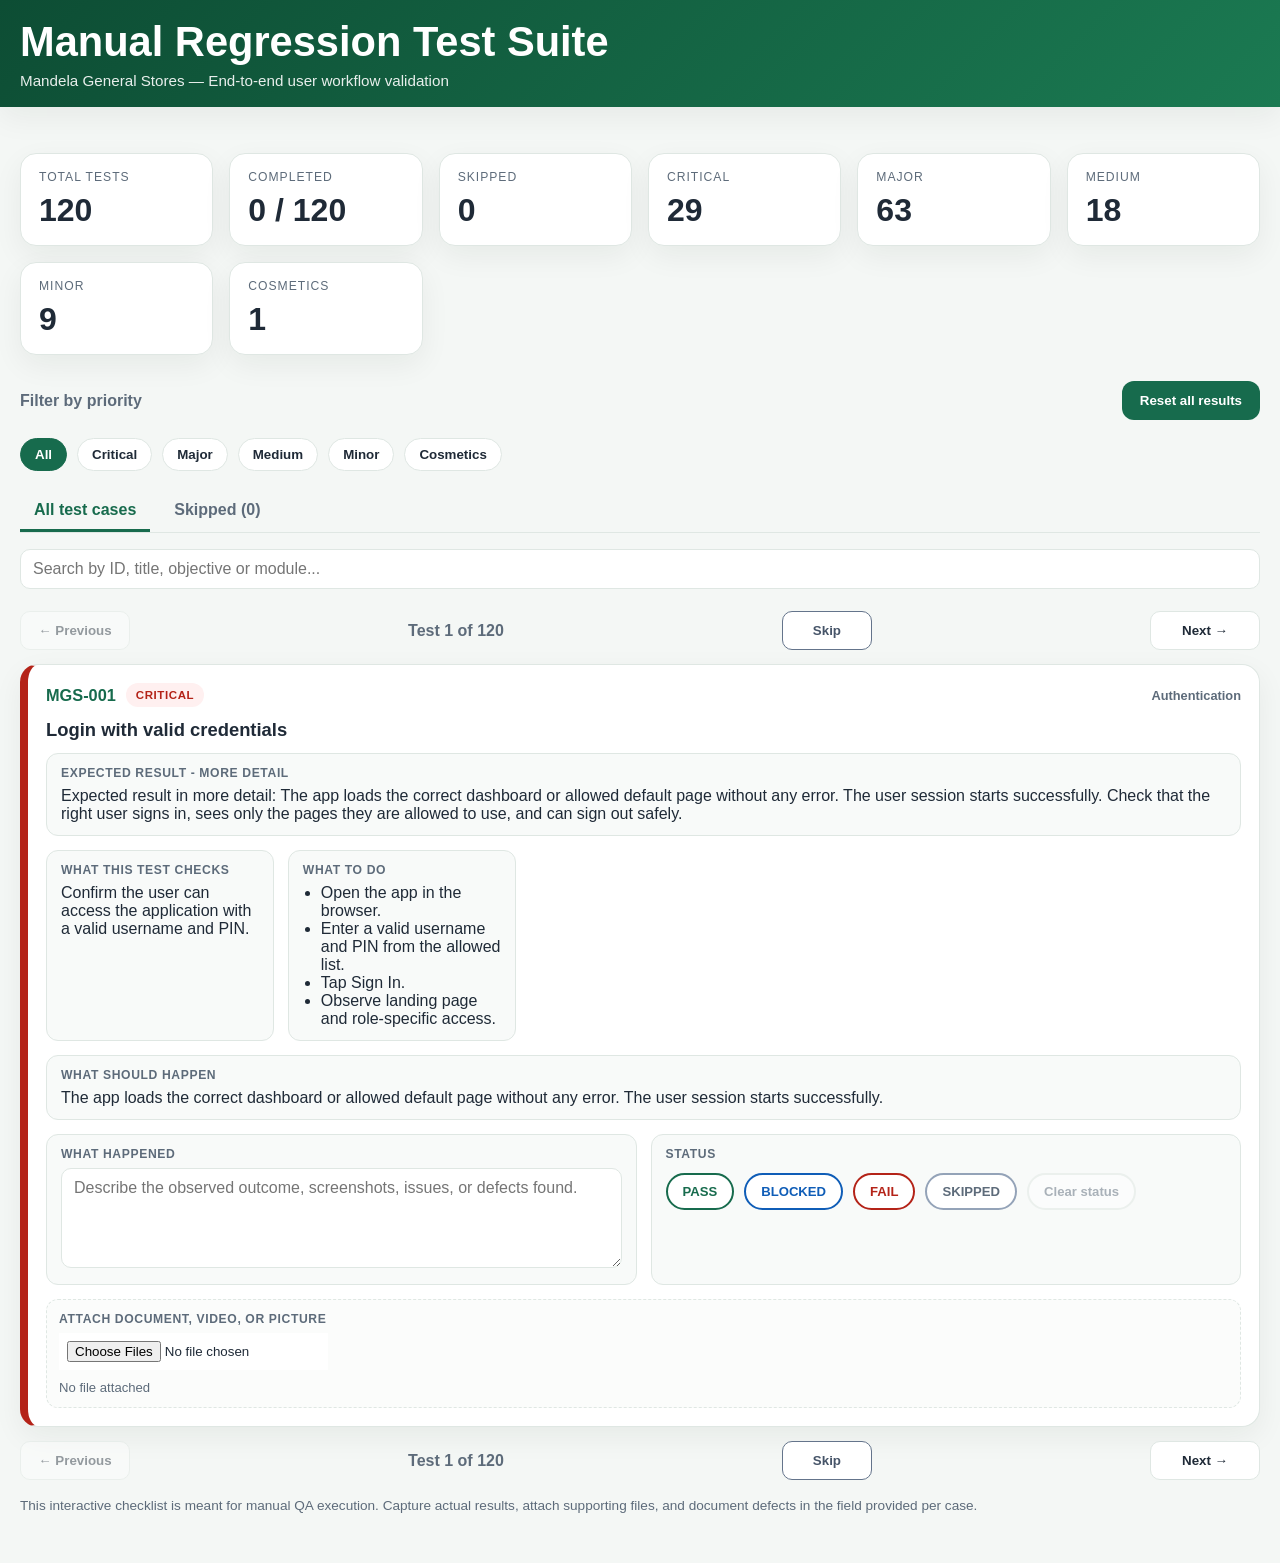
==== manual-regression-tests.html @ 4c1f0ed7 "Unify sales search and in-app item pages Co-authored-by: Copilot <223556219+Copilot@users.noreply.gi" ====
<!doctype html>
<html lang="en">
  <head>
    <meta charset="UTF-8" />
    <meta name="viewport" content="width=device-width, initial-scale=1.0" />
    <title>Manual Regression Test Suite - Mandela General Stores</title>
    <style>
      :root {
        --bg: #f4f7f5;
        --card: #ffffff;
        --text: #1f2a37;
        --muted: #5d6b7a;
        --line: #dfe7e3;
        --green: #176b4d;
        --green-soft: #eaf7f1;
        --amber: #d97706;
        --amber-soft: #fff4df;
        --red: #b42318;
        --red-soft: #fff0f0;
        --blue: #0f5db7;
        --blue-soft: #edf4ff;
        --purple: #6b4ec4;
        --purple-soft: #f3eeff;
        --shadow: 0 10px 30px rgba(20, 31, 22, 0.06);
      }

      * { box-sizing: border-box; }
      html { scroll-behavior: smooth; }
      body {
        margin: 0;
        font-family: Arial, Helvetica, sans-serif;
        background: var(--bg);
        color: var(--text);
      }

      .topbar {
        position: sticky;
        top: 0;
        z-index: 10;
        background: linear-gradient(135deg, #0d4d34, #1b7a52);
        color: #fff;
        box-shadow: var(--shadow);
      }

      .topbar-inner {
        max-width: 1500px;
        margin: 0 auto;
        padding: 18px 20px;
      }

      h1 {
        margin: 0 0 6px;
        font-size: clamp(1.8rem, 2vw + 1rem, 3rem);
      }
      .subhead {
        font-size: 0.95rem;
        opacity: 0.9;
      }

      .container {
        max-width: 1500px;
        margin: 0 auto;
        padding: 24px 20px 50px;
      }

      .summary-grid {
        display: grid;
        grid-template-columns: repeat(auto-fit, minmax(180px, 1fr));
        gap: 16px;
        margin: 22px 0 26px;
      }

      .metric {
        background: var(--card);
        border: 1px solid var(--line);
        border-radius: 16px;
        box-shadow: var(--shadow);
        padding: 16px 18px;
      }
      .metric-label {
        font-size: 0.76rem;
        text-transform: uppercase;
        letter-spacing: 0.08em;
        color: var(--muted);
        margin-bottom: 8px;
      }
      .metric-value {
        font-size: 2rem;
        font-weight: 800;
      }

      .filters {
        display: flex;
        flex-wrap: wrap;
        gap: 10px;
        margin: 18px 0 20px;
      }

      .filter-btn {
        background: #fff;
        color: var(--text);
        border: 1px solid var(--line);
        border-radius: 999px;
        padding: 8px 14px;
        cursor: pointer;
        font-weight: 700;
      }
      .filter-btn.active {
        background: var(--green);
        color: #fff;
        border-color: var(--green);
      }

      .search-wrap {
        margin: 10px 0 22px;
      }
      .search-wrap input {
        width: min(100%, 420px);
        padding: 12px 14px;
        border-radius: 12px;
        border: 1px solid var(--line);
        font-size: 1rem;
      }

      .tests {
        display: grid;
        gap: 18px;
      }

      .test-card {
        background: var(--card);
        border: 1px solid var(--line);
        border-left: 8px solid #9aa7a0;
        border-radius: 18px;
        box-shadow: var(--shadow);
        padding: 18px;
        transition: background-color 0.18s ease, border-color 0.18s ease;
      }
      .test-card.result-pass {
        background: #d9f5e5;
        border-color: #38a169;
      }
      .test-card.result-blocked {
        background: #dbeafe;
        border-color: #3b82f6;
      }
      .test-card.result-fail {
        background: #fee2e2;
        border-color: #ef4444;
      }
      .test-card.result-skipped {
        background: #f1f5f9;
        border-color: #94a3b8;
      }
      .test-card[data-priority="critical"] { border-left-color: var(--red); }
      .test-card[data-priority="major"] { border-left-color: var(--amber); }
      .test-card[data-priority="medium"] { border-left-color: var(--blue); }
      .test-card[data-priority="minor"] { border-left-color: var(--purple); }
      .test-card[data-priority="cosmetics"] { border-left-color: #7f8c8d; }

      .test-header {
        display: flex;
        justify-content: space-between;
        align-items: center;
        gap: 12px;
        flex-wrap: wrap;
        margin-bottom: 12px;
      }

      .id-row {
        display: flex;
        align-items: center;
        gap: 10px;
        flex-wrap: wrap;
      }

      .test-id {
        font-weight: 800;
        color: var(--green);
        font-size: 1.02rem;
      }

      .priority {
        display: inline-block;
        font-size: 0.72rem;
        font-weight: 800;
        letter-spacing: 0.05em;
        text-transform: uppercase;
        border-radius: 999px;
        padding: 6px 10px;
      }
      .priority.critical { background: var(--red-soft); color: var(--red); }
      .priority.major { background: var(--amber-soft); color: var(--amber); }
      .priority.medium { background: var(--blue-soft); color: var(--blue); }
      .priority.minor { background: var(--purple-soft); color: var(--purple); }
      .priority.cosmetics { background: #eef2f4; color: #4a5565; }

      .test-title {
        font-size: 1.15rem;
        font-weight: 800;
        margin: 8px 0 12px;
      }

      .info-grid {
        display: grid;
        grid-template-columns: repeat(auto-fit, minmax(220px, 1fr));
        gap: 14px;
        margin-bottom: 8px;
      }

      .field-box {
        background: #f8faf9;
        border: 1px solid var(--line);
        border-radius: 12px;
        padding: 12px 14px;
      }
      .field-label {
        display: block;
        font-weight: 800;
        font-size: 0.76rem;
        color: var(--muted);
        text-transform: uppercase;
        letter-spacing: 0.05em;
        margin-bottom: 7px;
      }
      .field-box p, .field-box ul {
        margin: 0;
        color: var(--text);
      }
      .field-box ul {
        padding-left: 18px;
      }

      textarea, input[type="text"], select {
        width: 100%;
        border: 1px solid var(--line);
        border-radius: 10px;
        padding: 10px 12px;
        font: inherit;
        background: #fff;
      }
      textarea {
        min-height: 100px;
        resize: vertical;
      }

      .result-row {
        margin-top: 14px;
        display: grid;
        grid-template-columns: repeat(auto-fit, minmax(240px, 1fr));
        gap: 14px;
      }

      .attachment-section {
        margin-top: 14px;
        background: #fbfcfb;
        border: 1px dashed var(--line);
        border-radius: 12px;
        padding: 12px;
      }

      .attachment-section input[type="file"] {
        padding: 8px;
        background: #fff;
      }

      .status-row {
        display: flex;
        gap: 10px;
        align-items: center;
        flex-wrap: wrap;
        margin-top: 12px;
      }

      .status-btn {
        font-size: 0.82rem;
        padding: 9px 15px;
        font-weight: 800;
        border-radius: 999px;
        border: 2px solid transparent;
        cursor: pointer;
        background: #fff;
      }
      .status-btn[data-status="pass"] { color: var(--green); border-color: var(--green); }
      .status-btn[data-status="blocked"] { color: var(--blue); border-color: var(--blue); }
      .status-btn[data-status="fail"] { color: var(--red); border-color: var(--red); }
      .status-btn[data-status="skipped"] { color: var(--muted); border-color: #94a3b8; }
      .status-btn.clear-status-btn { color: var(--muted); border-color: var(--line); }
      .status-btn.clear-status-btn:disabled {
        opacity: 0.5;
        cursor: not-allowed;
      }
      .status-btn.selected[data-status="pass"] { background: var(--green); color: #fff; }
      .status-btn.selected[data-status="blocked"] { background: var(--blue); color: #fff; }
      .status-btn.selected[data-status="fail"] { background: var(--red); color: #fff; }
      .status-btn.selected[data-status="skipped"] { background: #64748b; color: #fff; }
      .issue-draft-note {
        margin-top: 10px;
        font-size: 0.82rem;
        color: var(--muted);
      }
      .issue-draft-link {
        display: inline-block;
        margin-top: 5px;
        color: var(--blue);
        font-weight: 800;
      }

      .pagination {
        display: flex;
        justify-content: space-between;
        align-items: center;
        gap: 12px;
        margin: 14px 0;
      }
      .pagination button {
        min-width: 110px;
        padding: 11px 16px;
        border: 1px solid var(--line);
        border-radius: 10px;
        background: #fff;
        color: var(--text);
        font-weight: 800;
        cursor: pointer;
      }
      .pagination button:disabled {
        opacity: 0.45;
        cursor: not-allowed;
      }
      .pagination .skip-btn {
        min-width: 90px;
        border-color: #64748b;
        color: #475569;
      }
      .pagination .skip-btn:hover:not(:disabled) {
        background: #f1f5f9;
      }
      .page-indicator {
        color: var(--muted);
        font-weight: 800;
        text-align: center;
      }

      .toolbar {
        display: flex;
        justify-content: space-between;
        align-items: center;
        gap: 14px;
        flex-wrap: wrap;
        margin: 20px 0 12px;
      }

      .toolbar button {
        background: var(--green);
        color: #fff;
        border: none;
        border-radius: 12px;
        padding: 12px 18px;
        font-weight: 800;
        cursor: pointer;
      }

      .status-tabs {
        display: flex;
        gap: 10px;
        margin: 0 0 16px;
        border-bottom: 1px solid var(--line);
      }
      .status-tab {
        padding: 10px 14px;
        border: 0;
        border-bottom: 3px solid transparent;
        background: transparent;
        color: var(--muted);
        font: inherit;
        font-weight: 800;
        cursor: pointer;
      }
      .status-tab.active {
        color: var(--green);
        border-bottom-color: var(--green);
      }

      .footer-note {
        font-size: 0.85rem;
        color: var(--muted);
        margin-top: 18px;
      }

      @media (max-width: 700px) {
        .container { padding: 18px 14px 42px; }
        .test-card { padding: 14px; }
        .toolbar { align-items: stretch; }
        .toolbar button { width: 100%; }
      }
    </style>
  </head>
  <body>
    <header class="topbar">
      <div class="topbar-inner">
        <h1>Manual Regression Test Suite</h1>
        <div class="subhead">Mandela General Stores — End-to-end user workflow validation</div>
      </div>
    </header>

    <main class="container">
      <div class="summary-grid" id="summary"></div>

      <div class="toolbar">
        <div style="font-weight:700; color: var(--muted);">Filter by priority</div>
        <button type="button" id="resetAll">Reset all results</button>
      </div>

      <div class="filters" id="filters"></div>
      <div class="status-tabs" role="tablist" aria-label="Test case status">
        <button type="button" class="status-tab active" id="allTestsTab" role="tab" aria-selected="true">All test cases</button>
        <button type="button" class="status-tab" id="skippedTestsTab" role="tab" aria-selected="false">Skipped (0)</button>
      </div>
      <div class="search-wrap">
        <input id="searchInput" type="text" placeholder="Search by ID, title, objective or module..." />
      </div>

      <nav class="pagination" aria-label="Test case pages">
        <button type="button" id="previousTest">← Previous</button>
        <span class="page-indicator" id="pageIndicator" aria-live="polite"></span>
        <button type="button" class="skip-btn" id="skipTest">Skip</button>
        <button type="button" id="nextTest">Next →</button>
      </nav>
      <section id="testList" class="tests"></section>
      <nav class="pagination" aria-label="Test case pages">
        <button type="button" id="previousTestBottom">← Previous</button>
        <span class="page-indicator" id="pageIndicatorBottom" aria-live="polite"></span>
        <button type="button" class="skip-btn" id="skipTestBottom">Skip</button>
        <button type="button" id="nextTestBottom">Next →</button>
      </nav>
      <div class="footer-note">
        This interactive checklist is meant for manual QA execution. Capture actual results, attach supporting files, and document defects in the field provided per case.
      </div>
    </main>

    <script>
      const priorities = ["critical", "major", "medium", "minor", "cosmetics"];
      const tests = [
        {
          id: "MGS-001",
          title: "Login with valid credentials",
          module: "Authentication",
          priority: "critical",
          objective: "Confirm the user can access the application with a valid username and PIN.",
          steps: [
            "Open the app in the browser.",
            "Enter a valid username and PIN from the allowed list.",
            "Tap Sign In.",
            "Observe landing page and role-specific access."
          ],
          expected: "The app loads the correct dashboard or allowed default page without any error. The user session starts successfully."
        },
        {
          id: "MGS-002",
          title: "Login with invalid credentials",
          module: "Authentication",
          priority: "critical",
          objective: "Verify failed login attempts are rejected securely and do not grant access.",
          steps: [
            "Try a wrong username and correct PIN.",
            "Try a valid username and wrong PIN.",
            "Try both incorrect."
          ],
          expected: "The system shows an error message, keeps the user on the login screen, and does not open any protected page."
        },
        {
          id: "MGS-003",
          title: "Session restore after browser refresh",
          module: "Authentication",
          priority: "major",
          objective: "Check that an authenticated session is restored correctly when the page reloads.",
          steps: [
            "Log in successfully.",
            "Refresh the page.",
            "Observe the app state and session expiry behavior."
          ],
          expected: "The user remains signed in within the configured session window. The app restores the user context and last page if valid."
        },
        {
          id: "MGS-004",
          title: "Session expiry and logout flow",
          module: "Authentication",
          priority: "major",
          objective: "Ensure the session expires or logs out safely when it should.",
          steps: [
            "Sign in and leave the app idle for longer than the session timeout window.",
            "Refresh or return to the app.",
            "Attempt to access protected functionality."
          ],
          expected: "The system logs out cleanly, removes session state, and redirects to login without leaving protected data accessible."
        },
        {
          id: "MGS-005",
          title: "Role-based tab restriction",
          module: "Access Control",
          priority: "critical",
          objective: "Validate that users only see allowed tabs and screens based on their role.",
          steps: [
            "Sign in as super user.",
            "Sign in as regular user.",
            "Sign in as clerk."
          ],
          expected: "Each user only sees permitted tabs and actions. Hidden functions remain inaccessible."
        },
        {
          id: "MGS-006",
          title: "Logout from the user menu",
          module: "Authentication",
          priority: "major",
          objective: "Ensure the user can sign out cleanly from the UI.",
          steps: [
            "Log in successfully.",
            "Open the user menu.",
            "Choose Sign Out."
          ],
          expected: "The app clears the session and returns to the login screen or secure startup state."
        },
        {
          id: "MGS-007",
          title: "Dashboard loads key KPIs",
          module: "Dashboard",
          priority: "major",
          objective: "Verify the dashboard calculates and displays summary KPIs accurately.",
          steps: [
            "Sign in and open the dashboard.",
            "Review sales, profit, stock, and summary cards."
          ],
          expected: "The dashboard shows current totals and correct business metrics for available records."
        },
        {
          id: "MGS-008",
          title: "Global search finds item by name, code, or type",
          module: "Dashboard",
          priority: "major",
          objective: "Confirm search is functional and returns relevant results.",
          steps: [
            "Open the dashboard search field.",
            "Search by item name.",
            "Search by code.",
            "Search by item type or category."
          ],
          expected: "Relevant records are returned with matching attributes. Empty results are handled gracefully."
        },
        {
          id: "MGS-009",
          title: "No results search handling",
          module: "Dashboard",
          priority: "minor",
          objective: "Check search UX when nothing matches.",
          steps: [
            "Search for a value that does not exist."
          ],
          expected: "The app clearly indicates no results and does not break or show stale data."
        },
        {
          id: "MGS-010",
          title: "Add new standard item",
          module: "Inventory",
          priority: "critical",
          objective: "Validate creation of a basic stock item.",
          steps: [
            "Open Inventory > Add.",
            "Enter a unique code and valid item details.",
            "Save the item."
          ],
          expected: "The item is saved successfully, displayed in stock, and visible in the inventory list."
        },
        {
          id: "MGS-011",
          title: "Add duplicate item code",
          module: "Inventory",
          priority: "critical",
          objective: "Ensure duplicate product codes are rejected or handled safely.",
          steps: [
            "Attempt to save an item with an already-used code."
          ],
          expected: "The app blocks duplicate creation and shows a clear validation message."
        },
        {
          id: "MGS-012",
          title: "Add item with missing required fields",
          module: "Inventory",
          priority: "critical",
          objective: "Confirm required field validation works.",
          steps: [
            "Leave a mandatory field blank.",
            "Try to save the item."
          ],
          expected: "Input validation blocks save and tells the user which fields are required."
        },
        {
          id: "MGS-013",
          title: "Add item with zero or negative stock values",
          module: "Inventory",
          priority: "major",
          objective: "Verify the app rejects invalid stock values for standard items.",
          steps: [
            "Attempt to create an item with quantity 0, negative number, or invalid formatting."
          ],
          expected: "The system rejects invalid values or applies the defined policy consistently and prompts the user."
        },
        {
          id: "MGS-014",
          title: "Add footwear item with sizes",
          module: "Inventory",
          priority: "critical",
          objective: "Test shoe inventory flows with multiple size rows.",
          steps: [
            "Open the footwear form.",
            "Add a shoe SKU with several sizes.",
            "Save the record."
          ],
          expected: "Each shoe size is persisted correctly and totals reflect the combined stock accurately."
        },
        {
          id: "MGS-015",
          title: "Add item with photo attachment",
          module: "Inventory",
          priority: "major",
          objective: "Validate photo upload during item creation.",
          steps: [
            "Add a new item.",
            "Attach an image.",
            "Save the item."
          ],
          expected: "The image is stored and displays in the item details or stock list without breaking the form."
        },
        {
          id: "MGS-016",
          title: "Edit existing item details",
          module: "Inventory",
          priority: "major",
          objective: "Ensure existing inventory records can be updated without data loss.",
          steps: [
            "Open an existing product record.",
            "Change its category to a different active non-footwear category and edit another field.",
            "Save the change."
          ],
          expected: "The selected category and other edits are saved and reflected in the stock list and category filters; the item code remains unchanged."
        },
        {
          id: "MGS-017",
          title: "Delete item from inventory",
          module: "Inventory",
          priority: "major",
          objective: "Confirm item deletion is intentional and safe.",
          steps: [
            "Open an item detail sheet.",
            "Choose delete/remove.",
            "Confirm the action."
          ],
          expected: "The item is removed from stock and no orphaned references remain in the inventory list or sales history."
        },
        {
          id: "MGS-018",
          title: "View item stock details and quantity",
          module: "Inventory",
          priority: "major",
          objective: "Check product details show accurate stock count.",
          steps: [
            "Open the stock list.",
            "Select an item to view detail."
          ],
          expected: "The UI displays the correct available stock and relevant metadata."
        },
        {
          id: "MGS-019",
          title: "Sell a standard item",
          module: "Sales",
          priority: "critical",
          objective: "Confirm the sale flow updates stock and records revenue.",
          steps: [
            "Open an item with stock.",
            "Select Sell.",
            "Enter a valid quantity and confirm sale."
          ],
          expected: "Stock decreases by the sold quantity. The sale is recorded and appears in sales history."
        },
        {
          id: "MGS-020",
          title: "Sell qty greater than available stock",
          module: "Sales",
          priority: "critical",
          objective: "Ensure the app prevents overselling.",
          steps: [
            "Try to sell more units than are in stock."
          ],
          expected: "Validation blocks the transaction and shows a clear error without deducting any stock."
        },
        {
          id: "MGS-021",
          title: "Sell record-only item",
          module: "Sales",
          priority: "major",
          objective: "Verify record-only items are sold without reducing stock quantities.",
          steps: [
            "Choose an item flagged as record-only.",
            "Complete a sale."
          ],
          expected: "The sale is logged, while stock is not deducted."
        },
        {
          id: "MGS-022",
          title: "Sell a footwear item by size",
          module: "Sales",
          priority: "critical",
          objective: "Validate shoe sales reduce only the selected size quantity.",
          steps: [
            "Open a shoe product.",
            "Sell one size row.",
            "Confirm."
          ],
          expected: "Only the selected size stock count decreases and the total reflects the correct remaining stock."
        },
        {
          id: "MGS-023",
          title: "Edit a sale after it is recorded",
          module: "Sales",
          priority: "major",
          objective: "Check that sale editing is consistent and does not corrupt totals.",
          steps: [
            "Capture a sale.",
            "Open the sales history.",
            "Edit the sale quantity or price."
          ],
          expected: "The updated sale reflects new values, and totals reconcile correctly."
        },
        {
          id: "MGS-024",
          title: "Void a sale",
          module: "Sales",
          priority: "critical",
          objective: "Confirm deletion/voiding a sale resets the affected stock and history accurately.",
          steps: [
            "Complete a sale.",
            "Void the sale.",
            "Check stock and dashboard totals."
          ],
          expected: "The sale is removed from history and related stock is restored without side effects."
        },
        {
          id: "MGS-025",
          title: "Sales history filters and date range",
          module: "Sales",
          priority: "major",
          objective: "Verify correct filtering and display of sales records across time periods.",
          steps: [
            "Open sales history.",
            "Use custom date filters and other selectors.",
            "Review the list and totals.",
            "Verify Today displays its transactions and summary by default.",
            "Select Last Month and verify it uses the previous calendar month.",
            "Open a date in a multi-day range, then use Back and Home."
          ],
          expected: "Sales History defaults to today's transactions with no Back button. This Week includes Sunday through today; Last Week includes the previous Sunday through Saturday; Last Month is the previous calendar month. Multi-day overviews show collapsed daily rows and a period total row with transactions, items, buy cost, sale amount, and profit. Opening a date shows only its transactions and totals. Back restores the previous filter/view; Home resets to Today and clears custom dates. Empty periods show a zero summary and a clear message; load failures offer Retry."
        },
        {
          id: "MGS-026",
          title: "Open business day",
          module: "Operations",
          priority: "critical",
          objective: "Validate day management for daily operations.",
          steps: [
            "Open the Operations section.",
            "Create or open a business day."
          ],
          expected: "The business day opens cleanly and displays active state."
        },
        {
          id: "MGS-027",
          title: "Close business day with reconciliation",
          module: "Operations",
          priority: "critical",
          objective: "Ensure closing a day records the reconciliation flow correctly.",
          steps: [
            "Open a day.",
            "Enter closing values and reconcile.",
            "Close the day."
          ],
          expected: "The day transitions to CLOSED/LOCKED as per system rules without losing recorded values."
        },
        {
          id: "MGS-028",
          title: "Lock day after historical close",
          module: "Operations",
          priority: "major",
          objective: "Confirm locked days cannot be edited.",
          steps: [
            "Lock a business day.",
            "Attempt edits or new transactions against it."
          ],
          expected: "The app blocks modification and shows the appropriate message or disabled state."
        },
        {
          id: "MGS-029",
          title: "Finance investment entry",
          module: "Finance",
          priority: "major",
          objective: "Verify investment recording is saved and totals update.",
          steps: [
            "Open Finance.",
            "Add an investment with amount and description.",
            "Save it."
          ],
          expected: "The investment appears in finance history and contributes correctly to totals."
        },
        {
          id: "MGS-030",
          title: "Finance expense entry and totals",
          module: "Finance",
          priority: "major",
          objective: "Validate business expenditure is tracked correctly.",
          steps: [
            "Add an expense entry.",
            "Review the summary and totals."
          ],
          expected: "The expense is stored and net totals reflect the increase in business spend."
        },
        {
          id: "MGS-031",
          title: "Finance withdrawal entry",
          module: "Finance",
          priority: "major",
          objective: "Check that withdrawals are captured without errors.",
          steps: [
            "Create a withdrawal transaction.",
            "Confirm it appears in the finance list."
          ],
          expected: "The withdrawal record is visible and totals are consistent with the accounting model."
        },
        {
          id: "MGS-032",
          title: "Negative or invalid finance values",
          module: "Finance",
          priority: "major",
          objective: "Ensure invalid financial input is rejected.",
          steps: [
            "Try to save a negative amount or malformed finance entry."
          ],
          expected: "The system blocks invalid values and shows clear validation guidance."
        },
        {
          id: "MGS-033",
          title: "Wishlist item creation",
          module: "Wishlist",
          priority: "major",
          objective: "Confirm wishlist entries can be added and managed.",
          steps: [
            "Open the wishlist section.",
            "Add a wanted item, supplier, and status."
          ],
          expected: "The wishlist item is saved and visible in the list with the expected metadata."
        },
        {
          id: "MGS-034",
          title: "Supplier list management",
          module: "Wishlist",
          priority: "medium",
          objective: "Validate supplier creation, editing, and deletion flow.",
          steps: [
            "Add a supplier.",
            "Refresh or inspect the list.",
            "Attempt to remove or duplicate a supplier."
          ],
          expected: "Suppliers display correctly, and duplicates or invalid input are prevented or handled."
        },
        {
          id: "MGS-035",
          title: "Add photo to wishlist item",
          module: "Wishlist",
          priority: "minor",
          objective: "Verify wishlist photos are accepted and displayed.",
          steps: [
            "Add a wishlist item.",
            "Attach an image file."
          ],
          expected: "The photo is saved and displayed without corrupting the form or record."
        },
        {
          id: "MGS-036",
          title: "Offline behavior and queueing",
          module: "Sync",
          priority: "critical",
          objective: "Check that user actions still work while offline and are queued for later sync.",
          steps: [
            "Disconnect internet or use offline mode.",
            "Create or update an item or sale.",
            "Refresh the page."
          ],
          expected: "The app remains usable and queued changes retry once internet is restored."
        },
        {
          id: "MGS-037",
          title: "Restore local data from cloud",
          module: "Sync",
          priority: "major",
          objective: "Verify the destructive restore process behaves as expected.",
          steps: [
            "Switch to a state with cloud data available.",
            "Trigger Restore Local from Cloud."
          ],
          expected: "User is warned clearly, and local data is replaced only after confirmation."
        },
        {
          id: "MGS-038",
          title: "Push and pull sync with local changes",
          module: "Sync",
          priority: "critical",
          objective: "Check cloud synchronization after local changes are made.",
          steps: [
            "Create a local change while online.",
            "Run sync push/pull actions.",
            "Confirm records propagate to the cloud and back."
          ],
          expected: "Local changes synchronize to the correct environment without data loss, duplication, or conflicts."
        },
        {
          id: "MGS-039",
          title: "Development vs production environment switch",
          module: "Settings",
          priority: "major",
          objective: "Ensure environment detection and switching are correct.",
          steps: [
            "Open Settings.",
            "Switch between Development and Production.",
            "Observe the database and collection behavior."
          ],
          expected: "The app clearly reflects the active environment and does not mix production and dev data."
        },
        {
          id: "MGS-040",
          title: "Install PWA banner and install flow",
          module: "PWA",
          priority: "medium",
          objective: "Validate the install prompt behavior for supported browsers.",
          steps: [
            "Open the site in a browser that supports PWA install.",
            "Observe the install banner or install flow."
          ],
          expected: "The install prompt appears when appropriate and opens the install flow without blocking core app usage."
        },
        {
          id: "MGS-041",
          title: "Service worker and offline cache startup",
          module: "PWA",
          priority: "major",
          objective: "Confirm the app remains available offline after cached startup.",
          steps: [
            "Load the app once while online.",
            "Disable or disconnect network.",
            "Reload the app."
          ],
          expected: "The app loads offline or falls back gracefully without crashing or showing a blank screen."
        },
        {
          id: "MGS-042",
          title: "Settings save and apply changes",
          module: "Settings",
          priority: "major",
          objective: "Ensure settings persist and take effect immediately.",
          steps: [
            "Open Settings.",
            "Modify a value such as currency, environment, or AI config.",
            "Save and reload the page."
          ],
          expected: "The setting persists and is used correctly after reload without errors."
        },
        {
          id: "MGS-043",
          title: "AI key validation and configuration",
          module: "Settings",
          priority: "medium",
          objective: "Check that the AI key feature handles valid and invalid input correctly.",
          steps: [
            "Open the AI settings card.",
            "Attempt to save a blank key, invalid key, and valid key."
          ],
          expected: "Validation catches invalid values and valid keys enable the AI feature as expected."
        },
        {
          id: "MGS-044",
          title: "Long text and special characters input",
          module: "General UX",
          priority: "minor",
          objective: "Check resilience when users type long values or characters such as apostrophes, commas, or symbols.",
          steps: [
            "Add inventory data with long names, special symbols, and punctuation.",
            "Save and reload."
          ],
          expected: "Text is displayed correctly without truncation, breaking, or corruption."
        },
        {
          id: "MGS-045",
          title: "Empty inventory state",
          module: "Inventory",
          priority: "minor",
          objective: "Verify the app behaves correctly when no inventory exists.",
          steps: [
            "Clear all inventory records or use an empty database state.",
            "Open the stock list and add page."
          ],
          expected: "The app displays a clear empty state rather than a broken or blank screen."
        },
        {
          id: "MGS-046",
          title: "Browser refresh during active transaction",
          module: "General UX",
          priority: "major",
          objective: "Check responsiveness and recovery after a refresh during save or sale operations.",
          steps: [
            "Start an item save or sale.",
            "Refresh the page mid-process if possible."
          ],
          expected: "The app recovers cleanly, does not corrupt data, and does not leave duplication or inconsistent states."
        },
        {
          id: "MGS-047",
          title: "Cross-tab conflict handling",
          module: "General UX",
          priority: "major",
          objective: "Verify that multiple tabs do not corrupt data or create inconsistent sync states.",
          steps: [
            "Open the app in two tabs.",
            "Edit or create records in both tabs."
          ],
          expected: "Conflict handling is stable, no data loss occurs, and sync updates remain consistent."
        },
        {
          id: "MGS-048",
          title: "Cosmetic validation across navigation and spacing",
          module: "UI Polish",
          priority: "cosmetics",
          objective: "Review UI clarity, spacing, alignment, and readability across main screens.",
          steps: [
            "Review the login, dashboard, inventory, sales, and settings screens on desktop and mobile sizes."
          ],
          expected: "Buttons, text, spacing, and layout remain aligned, legible, and visually consistent."
        },
        {
          id: "MGS-049",
          title: "Add and select product categories",
          module: "Inventory",
          priority: "major",
          objective: "Verify category setup and selection stay consistent across item forms and filters.",
          steps: ["Create a category and, if supported, a child category.", "Open Add Item and select each category.", "Save an item and filter the stock list by the category."],
          expected: "The saved item is associated with the selected category and appears under the correct category filter."
        },
        {
          id: "MGS-050",
          title: "Edit item while preserving its unique code",
          module: "Inventory",
          priority: "major",
          objective: "Check editing a product does not accidentally duplicate or change its SKU.",
          steps: ["Open an existing item.", "Change its name or type but leave its code unchanged.", "Save and search by the original code."],
          expected: "The existing record is updated once and remains searchable by its original unique code."
        },
        {
          id: "MGS-051",
          title: "Reject invalid item prices and quantities",
          module: "Inventory",
          priority: "critical",
          objective: "Prevent malformed, negative, or out-of-range numeric values from corrupting stock or pricing.",
          steps: ["Try blank, negative, alphabetic, decimal, and maximum-boundary values in price and quantity fields.", "Attempt to save each invalid combination."],
          expected: "Invalid values are rejected or normalized according to the field rules; no bad item is saved and no existing item is changed."
        },
        {
          id: "MGS-052",
          title: "Calculate profit preview from buy and sell prices",
          module: "Inventory",
          priority: "major",
          objective: "Validate the displayed profit preview follows the entered item prices.",
          steps: ["Enter a buy price and a higher sell price.", "Change the sell price.", "Set the sell price below the buy price."],
          expected: "The preview updates immediately and accurately, including the below-cost case, without saving unintended values."
        },
        {
          id: "MGS-053",
          title: "Create an item with variants",
          module: "Inventory",
          priority: "major",
          objective: "Check that variant items are grouped and searched correctly.",
          steps: ["Create multiple records sharing the intended item code/group with different variants.", "Save them and view the stock list.", "Search for the group code and a specific variant."],
          expected: "Variants are grouped as designed, each variant retains its own correct stock and details, and search finds the expected records."
        },
        {
          id: "MGS-054",
          title: "Change stock measurement units",
          module: "Settings / Inventory",
          priority: "medium",
          objective: "Verify an item's selected stock unit displays consistently in forms and details.",
          steps: ["Choose a non-default unit when adding or editing an item.", "Save it and inspect its list and detail views.", "Reload the app and inspect again."],
          expected: "The chosen unit persists and is displayed consistently without changing the numeric quantity."
        },
        {
          id: "MGS-055",
          title: "Restock a standard item",
          module: "Inventory",
          priority: "critical",
          objective: "Confirm restocking increases quantity exactly once.",
          steps: ["Open a stocked item and record its current quantity.", "Use the restock action and enter a valid quantity.", "Confirm and reopen the item."],
          expected: "Stock increases by exactly the entered quantity and remains correct after navigation or reload."
        },
        {
          id: "MGS-056",
          title: "Cancel restock without changing stock",
          module: "Inventory",
          priority: "major",
          objective: "Ensure dismissing a restock sheet does not apply a partial stock change.",
          steps: ["Open the restock action.", "Enter a quantity, then cancel or close the sheet.", "Reopen the item details."],
          expected: "The original quantity remains unchanged and no stock movement is recorded."
        },
        {
          id: "MGS-057",
          title: "Delete item and cancel confirmation",
          module: "Inventory",
          priority: "major",
          objective: "Ensure cancelling item deletion preserves the item and its stock.",
          steps: ["Open an item and start the delete action.", "Cancel the confirmation.", "Search for and reopen the item."],
          expected: "The item, its variants or sizes, and its stock remain unchanged."
        },
        {
          id: "MGS-058",
          title: "Search stock and clear all filters",
          module: "Inventory",
          priority: "medium",
          objective: "Check combined text search, category and shoe-size filters, and clear behavior.",
          steps: ["Search by partial name and code.", "Apply a category and, for footwear, a size-group filter.", "Clear the search and filters."],
          expected: "Results match all active filters; clearing them restores the full list without stale chips or hidden items."
        },
        {
          id: "MGS-059",
          title: "Out-of-stock monitor classification",
          module: "Inventory",
          priority: "major",
          objective: "Verify out-of-stock and low-stock items appear in the appropriate monitor groups.",
          steps: ["Prepare items with zero, low, and healthy quantities, including a shoe if available.", "Open the stock monitor.", "Compare monitor counts and items to stock details."],
          expected: "Each item is classified correctly, shoe totals use size stock, and monitor counts match the displayed items."
        },
        {
          id: "MGS-060",
          title: "Set up shared-price footwear sizes",
          module: "Inventory",
          priority: "major",
          objective: "Verify shared footwear pricing and size quantities save correctly.",
          steps: ["Choose shared shoe pricing.", "Enter common prices and quantities for several sizes.", "Save and inspect the parent item and size rows."],
          expected: "Each selected size is saved with the intended shared prices and its correct quantity."
        },
        {
          id: "MGS-061",
          title: "Set up per-size footwear prices",
          module: "Inventory",
          priority: "major",
          objective: "Verify footwear size rows can retain their individual prices.",
          steps: ["Choose per-size pricing.", "Enter different buy or sell prices and quantities for at least two sizes.", "Save and reopen the item."],
          expected: "Each size retains its own price and quantity after saving and reopening."
        },
        {
          id: "MGS-062",
          title: "Footwear size totals and size-group filters",
          module: "Inventory",
          priority: "major",
          objective: "Validate shoe stock totals and child, teen, and adult size-group filtering.",
          steps: ["Create or use footwear with quantities in sizes spanning multiple groups.", "Check the parent total.", "Apply each size-group filter and compare the sizes shown."],
          expected: "Totals equal the sum of size quantities, and each size appears only in the correct group."
        },
        {
          id: "MGS-063",
          title: "Bulk restock selected footwear sizes",
          module: "Inventory",
          priority: "major",
          objective: "Check bulk shoe restock changes only the selected size rows.",
          steps: ["Open a footwear item's bulk restock action.", "Add stock to two sizes and leave another unchanged.", "Confirm and inspect every size."],
          expected: "Selected size quantities increase by the entered amounts; all unselected sizes remain unchanged."
        },
        {
          id: "MGS-064",
          title: "Remove item photo while editing",
          module: "Inventory",
          priority: "minor",
          objective: "Ensure removing a photo does not clear unrelated item data.",
          steps: ["Edit an item that has a photo.", "Remove its photo and save.", "Reopen the item and inspect its other fields."],
          expected: "The photo is removed while the code, prices, category, quantity, and other fields remain intact."
        },
        {
          id: "MGS-065",
          title: "Review photo-based stock import before saving",
          module: "Inventory",
          priority: "major",
          objective: "Validate the photo import review and editable row workflow.",
          steps: ["Open Add Stock from Photo and provide a supported image.", "Review extracted rows and edit a name, code, or price.", "Cancel without importing."],
          expected: "The review remains editable, cancelling creates no items, and existing stock is unchanged."
        },
        {
          id: "MGS-066",
          title: "Import valid photo-extracted stock rows",
          module: "Inventory",
          priority: "major",
          objective: "Ensure confirmed photo import creates the intended inventory records.",
          steps: ["Prepare a photo import with at least two valid rows.", "Review and correct the values.", "Import and search for each item."],
          expected: "Only confirmed valid rows are imported and their codes, names, prices, quantities, and types match the review."
        },
        {
          id: "MGS-067",
          title: "Reject duplicate codes during stock import",
          module: "Inventory",
          priority: "critical",
          objective: "Prevent photo import from silently creating duplicate SKUs or overwriting stock.",
          steps: ["Prepare an import containing an existing code and a repeated code within the import.", "Review the warnings and attempt import."],
          expected: "Duplicates are reported and handled according to the import rules; existing inventory is not silently overwritten."
        },
        {
          id: "MGS-068",
          title: "Create and edit a wishlist entry",
          module: "Wishlist",
          priority: "major",
          objective: "Verify required wishlist fields, draft progression, saving, and later editing.",
          steps: ["Attempt to save with required details missing.", "Complete the name and other required details, choose a unit, and save.", "Edit the entry and save again."],
          expected: "Incomplete entries are blocked with guidance; valid entries save and edits persist without duplicate entries."
        },
        {
          id: "MGS-069",
          title: "Wishlist status and section filters",
          module: "Wishlist",
          priority: "medium",
          objective: "Check wishlist entries move between applicable status or section views.",
          steps: ["Create entries in different available statuses or sections.", "Switch the wishlist view and apply its filters.", "Change an entry's status and revisit the views."],
          expected: "Each entry appears in the correct view and status changes persist."
        },
        {
          id: "MGS-070",
          title: "Select and bulk-edit wishlist entries",
          module: "Wishlist",
          priority: "major",
          objective: "Verify bulk selection applies edits only to selected wishlist entries.",
          steps: ["Select several entries and leave one unselected.", "Open bulk edit, change an available field, and save.", "Compare selected and unselected records."],
          expected: "Selected entries receive the intended change; unselected records are not modified."
        },
        {
          id: "MGS-071",
          title: "Cancel bulk wishlist edit",
          module: "Wishlist",
          priority: "medium",
          objective: "Ensure cancelling a bulk edit leaves all selected entries unchanged.",
          steps: ["Select multiple wishlist entries and enter bulk edit.", "Change a field and cancel.", "Reopen the entries."],
          expected: "No changes are persisted when the bulk edit is cancelled."
        },
        {
          id: "MGS-072",
          title: "Create and reopen a saved wishlist list",
          module: "Wishlist",
          priority: "major",
          objective: "Check saved-list membership and reopening behavior.",
          steps: ["Select wishlist entries and add them to a named saved list.", "Open the saved list.", "Change the general wishlist and reopen the saved list."],
          expected: "The saved list retains the intended members and opens independently of unrelated wishlist changes."
        },
        {
          id: "MGS-073",
          title: "Export saved wishlist list",
          module: "Wishlist",
          priority: "medium",
          objective: "Verify exporting a saved list produces a usable file with the correct entries.",
          steps: ["Open a saved list with known entries.", "Export it.", "Open the downloaded file and compare its contents."],
          expected: "The export completes and includes the correct saved-list item details without adding unrelated entries."
        },
        {
          id: "MGS-074",
          title: "Add selected wishlist items to pending list",
          module: "Wishlist",
          priority: "major",
          objective: "Validate moving selected entries into the pending purchase workflow.",
          steps: ["Select wishlist entries eligible for the pending list.", "Use the add-to-pending action.", "Open pending and verify the resulting entries."],
          expected: "Only selected eligible entries are added, and repeated actions do not create unintended duplicates."
        },
        {
          id: "MGS-075",
          title: "Purchase budget metrics on dashboard",
          module: "Dashboard / Wishlist",
          priority: "medium",
          objective: "Check active purchase budget information is reflected on the dashboard.",
          steps: ["Review the dashboard with no active budget.", "Create or activate a budget with known planned amounts.", "Return to the dashboard."],
          expected: "The empty state is correct without a budget; active budget metrics reflect the configured values."
        },
        {
          id: "MGS-076",
          title: "Sell a shoe when the chosen size is out of stock",
          module: "Sales",
          priority: "critical",
          objective: "Prevent selling an unavailable shoe size when other sizes remain in stock.",
          steps: ["Use a shoe item where one size has zero stock and another has stock.", "Attempt to sell the zero-stock size."],
          expected: "The sale is blocked for the empty size; no other size quantity or total changes."
        },
        {
          id: "MGS-077",
          title: "Enter a sale quantity directly",
          module: "Sales",
          priority: "major",
          objective: "Verify direct quantity entry accepts valid quantities and rejects invalid or excessive values.",
          steps: ["Open a sell form for an item with sufficient stock.", "Enter a valid quantity directly.", "Try zero, negative, fractional where unsupported, and above-stock quantities."],
          expected: "Valid values are accepted; invalid quantities are rejected before recording or deducting stock."
        },
        {
          id: "MGS-078",
          title: "Review and confirm sale price override",
          module: "Sales",
          priority: "major",
          objective: "Check permitted price changes are reflected consistently in the sale and profit.",
          steps: ["Open a sell form for an item.", "Enter a permitted alternate price.", "Review the displayed price and profit, then complete a test sale."],
          expected: "The saved sale uses the confirmed price and its revenue and profit calculations use that price."
        },
        {
          id: "MGS-079",
          title: "Cancel a sale before confirmation",
          module: "Sales",
          priority: "major",
          objective: "Ensure closing or cancelling the sale sheet does not record a transaction.",
          steps: ["Open a sell form and enter a quantity.", "Cancel or close without confirming.", "Check stock and sales history."],
          expected: "No sale is added and no stock is deducted."
        },
        {
          id: "MGS-080",
          title: "Sell a missing item from search",
          module: "Sales / Wishlist",
          priority: "major",
          objective: "Verify the unified Sell search creates an incomplete inventory item and its linked sale and restock monitor row atomically.",
          steps: ["Open Sell and search for a name that is not in inventory.", "Choose the new-item action, enter quantity, sale price, payment method, and leave buy price, code, or category empty.", "Submit once, then inspect the sale, inventory list, and restock monitor."],
          expected: "One linked sale, one quantity-zero Incomplete inventory item, and one needs-restock monitor row are saved; unknown buy cost remains unavailable."
        },
        {
          id: "MGS-081",
          title: "Check payment method on a sale",
          module: "Sales",
          priority: "medium",
          objective: "Ensure each supported payment method is saved with the sale.",
          steps: ["Record separate test sales using available payment methods.", "Review each transaction in sales history."],
          expected: "Each sale displays the payment method selected at checkout."
        },
        {
          id: "MGS-082",
          title: "History period totals and date boundaries",
          module: "Sales",
          priority: "major",
          objective: "Verify history filters include the intended start and end dates and recalculate totals.",
          steps: ["Create or identify sales on dates just before, on, and after the selected range.", "Apply a custom date range.", "Compare visible sales and totals."],
          expected: "Only records within the selected date boundaries appear and all displayed totals match those records."
        },
        {
          id: "MGS-083",
          title: "Search and inspect a sale record",
          module: "Sales",
          priority: "medium",
          objective: "Check sales history search and detail view identify the correct transaction.",
          steps: ["Open history and search using a known item name or code.", "Open a matching record.", "Compare date, quantity, price, seller, and payment details."],
          expected: "Search returns the correct matching sale and the detail view shows the saved transaction data."
        },
        {
          id: "MGS-084",
          title: "Sale edits preserve stock ledger consistency",
          module: "Sales / Inventory",
          priority: "critical",
          objective: "Ensure editing sale quantity or price keeps inventory, sale history, and totals aligned.",
          steps: ["Record a sale and note stock and totals.", "Edit the sale quantity or price using the supported flow.", "Recheck stock, sales history, and dashboard totals."],
          expected: "The change is reflected once in the sale and all stock and financial totals reconcile."
        },
        {
          id: "MGS-085",
          title: "Void a shoe sale restores only the sold size",
          module: "Sales / Inventory",
          priority: "critical",
          objective: "Check voiding a footwear sale restores the affected size and not other sizes.",
          steps: ["Record a sale against one shoe size.", "Void the sale.", "Compare all size quantities and the parent total."],
          expected: "Only the sold size is restored by the sale quantity; the parent total and history are correct."
        },
        {
          id: "MGS-086",
          title: "Create a customer with required name",
          module: "Customers",
          priority: "major",
          objective: "Verify customer creation requires a usable name and handles optional phone safely.",
          steps: ["Try saving a blank customer name.", "Create a customer with a valid name and no phone.", "Create one with a valid phone."],
          expected: "Blank names are rejected; valid records save and optional phone values do not block creation."
        },
        {
          id: "MGS-087",
          title: "Search customer list by name and phone",
          module: "Customers",
          priority: "medium",
          objective: "Check customer search matches supported name and phone input.",
          steps: ["Create or identify customers with distinct names and phone numbers.", "Search by full and partial name, then by phone.", "Clear search."],
          expected: "Relevant customers appear for each query and clearing search restores the list."
        },
        {
          id: "MGS-088",
          title: "Add an item to a customer ledger",
          module: "Customers",
          priority: "major",
          objective: "Verify customer ledger item transactions update the balance and history.",
          steps: ["Open a customer detail.", "Add an item with date, description, quantity, and unit price.", "Review the ledger and balance."],
          expected: "A single correctly dated transaction is added and the customer balance reflects its amount."
        },
        {
          id: "MGS-089",
          title: "Record partial customer payment",
          module: "Customers",
          priority: "critical",
          objective: "Ensure payment transactions reduce the customer balance by the amount received.",
          steps: ["Use a customer with an outstanding balance.", "Record a partial payment with method, date, and note.", "Review the ledger and remaining balance."],
          expected: "The payment appears once with its method and the balance decreases by exactly the received amount."
        },
        {
          id: "MGS-090",
          title: "Reject invalid customer payment amounts",
          module: "Customers",
          priority: "major",
          objective: "Prevent zero, negative, or malformed payment amounts from changing balances.",
          steps: ["Attempt to save zero, negative, and malformed payment amounts.", "Reopen the customer ledger."],
          expected: "Invalid payments are rejected and neither the ledger nor balance changes."
        },
        {
          id: "MGS-091",
          title: "Edit customer ledger record",
          module: "Customers",
          priority: "major",
          objective: "Check editing a customer transaction recalculates its balance correctly.",
          steps: ["Create an item transaction or payment.", "Edit its date, description or amount.", "Review ledger order and balance."],
          expected: "The existing transaction updates once and the displayed balance is recalculated correctly."
        },
        {
          id: "MGS-092",
          title: "Cancel customer record edit",
          module: "Customers",
          priority: "medium",
          objective: "Ensure cancelling an edit does not change the customer ledger.",
          steps: ["Open an existing ledger record for editing.", "Change fields and cancel.", "Reopen the record."],
          expected: "Original values and customer balance remain unchanged."
        },
        {
          id: "MGS-093",
          title: "Delete customer and review recycle behavior",
          module: "Customers",
          priority: "major",
          objective: "Verify deleting a customer keeps the customer and transaction history in the recycle bin for 30 days, unless the user deletes it sooner.",
          steps: ["In a safe test database, create two customers with transaction history and move both to the recycle bin.", "Check they are hidden from the active list, remain in the recycle bin, and show how long until expiry.", "Restore the first customer before expiry and confirm its history is still present.", "For the second customer, confirm it remains in the bin on day 29; then open the app or customer list on day 30 or later.", "Move the first customer to the bin again, choose Delete now, and cancel once; confirm it stays in the bin. Repeat and confirm the permanent deletion."],
          expected: "A deleted customer and its transaction history remain recoverable for 30 days and the bin shows the expiry time. Restoring keeps the history. On or after day 30, the next app start or customer-list open removes expired recycled customers and their history. Delete now asks for confirmation; cancelling keeps the record, while confirming permanently removes it and its linked transactions."
        },
        {
          id: "MGS-094",
          title: "Finance entry type, date, and description",
          module: "Finance",
          priority: "major",
          objective: "Check valid finance entries save with their selected type, category, date, and description.",
          steps: ["Create a test entry for each available finance type.", "Include a category when offered.", "Review the transaction list and summary."],
          expected: "Each entry retains its details and contributes to the correct finance totals."
        },
        {
          id: "MGS-095",
          title: "Finance transaction filters and summaries",
          module: "Finance",
          priority: "medium",
          objective: "Verify finance type filters show the right transactions and summaries.",
          steps: ["Open finance transactions.", "Switch between all, investment, and expense filters.", "Compare visible rows and summary values."],
          expected: "Only matching records display and the summary corresponds to the active filter."
        },
        {
          id: "MGS-096",
          title: "Finance value boundary and required-field validation",
          module: "Finance",
          priority: "major",
          objective: "Prevent invalid amounts or incomplete finance transactions from being saved.",
          steps: ["Try blank, zero, negative, and malformed amounts.", "Try saving without required details.", "Review the finance list."],
          expected: "Invalid or incomplete entries are rejected with clear guidance and do not affect totals."
        },
        {
          id: "MGS-097",
          title: "Finance reconciliation action",
          module: "Finance / Operations",
          priority: "critical",
          objective: "Check finance reconciliation action and its result against known test records.",
          steps: ["Use the development database with known sales, expenses, and withdrawals.", "Run the available reconciliation action.", "Compare the reported result with an independent manual total."],
          expected: "The reconciliation result matches the source records and any mismatch is clearly reported without changing unrelated records."
        },
        {
          id: "MGS-098",
          title: "Reject negative opening and closing balances",
          module: "Operations",
          priority: "major",
          objective: "Ensure negative cash, till, M-Pesa, expense, or withdrawal values are not accepted.",
          steps: ["Open a test business day.", "Enter a negative value in each applicable opening or closing field.", "Attempt to save or reconcile."],
          expected: "Invalid negative amounts are blocked and the day is not saved with corrupted balances."
        },
        {
          id: "MGS-099",
          title: "Opening balances lock after saving",
          module: "Operations",
          priority: "critical",
          objective: "Verify opening amounts are recorded once and become locked for the active day.",
          steps: ["Open the business day and enter known cash, till, and M-Pesa opening amounts.", "Save and lock opening.", "Navigate away and return."],
          expected: "The opening values persist, display as locked, and cannot be accidentally edited through the normal flow."
        },
        {
          id: "MGS-100",
          title: "Cancel day close and retain open-day state",
          module: "Operations",
          priority: "major",
          objective: "Ensure cancelling the close form leaves the active day open.",
          steps: ["Start closing an open day and enter values.", "Choose Cancel.", "Review the day status and reopen the close form."],
          expected: "The day remains open and no closing values are committed by the cancelled attempt."
        },
        {
          id: "MGS-101",
          title: "Reconcile known day totals",
          module: "Operations",
          priority: "critical",
          objective: "Check closing reconciliation against known cash, till, M-Pesa, injected money, expenses, and withdrawals.",
          steps: ["Use a development day with known test transactions.", "Enter independently calculated closing values.", "Reconcile and compare the displayed difference and insights."],
          expected: "The calculation matches the documented inputs and any shortage or overage is shown accurately."
        },
        {
          id: "MGS-102",
          title: "Redo closing while keeping opening balances",
          module: "Operations",
          priority: "major",
          objective: "Verify the redo-closing action preserves opening data and permits corrected closing values.",
          steps: ["Close a development test day.", "Choose Redo closing only.", "Enter corrected closing amounts and reconcile again."],
          expected: "Opening balances remain unchanged and only the closing reconciliation is replaced by the corrected result."
        },
        {
          id: "MGS-103",
          title: "Review past business day sessions",
          module: "Operations",
          priority: "medium",
          objective: "Check historical sessions display the correct business dates and reconciliation values.",
          steps: ["Create and close two development test days with distinct totals.", "Open Past Sessions.", "Compare each session's date and totals."],
          expected: "Past sessions are listed against the correct business date with their saved reconciliation details."
        },
        {
          id: "MGS-104",
          title: "Dashboard period selectors and totals",
          module: "Dashboard",
          priority: "major",
          objective: "Verify today, week, month, and all-time selectors recalculate summary metrics.",
          steps: ["Use test sales across multiple dates.", "Select each period.", "Compare displayed sales and profit to records in that range."],
          expected: "Each period includes the correct dates and its KPIs update without carrying totals from another period."
        },
        {
          id: "MGS-105",
          title: "Low-stock dashboard and inventory indicators",
          module: "Dashboard / Inventory",
          priority: "major",
          objective: "Check low-stock counts and alerts match inventory quantities.",
          steps: ["Prepare items with healthy, low, and zero stock.", "Review dashboard alerts and inventory badges.", "Restock one item and refresh the views."],
          expected: "Counts and alerts match current quantities and update after restocking."
        },
        {
          id: "MGS-106",
          title: "Development environment isolation",
          module: "Settings / Sync",
          priority: "critical",
          objective: "Ensure development operations use only the development database and never upload to production.",
          steps: ["Run the app on localhost and confirm Development is active.", "Create a uniquely named test record and make changes while online.", "Inspect sync status and verify the production environment is untouched."],
          expected: "Development data stays in its separate local database, cloud sync remains disabled, and no production records are changed."
        },
        {
          id: "MGS-107",
          title: "Offline changes retry after reconnect",
          module: "Sync",
          priority: "critical",
          objective: "Verify local writes survive network loss and retry safely when connectivity returns.",
          steps: ["Go offline and create or edit a test item.", "Reload while offline and verify the local change.", "Reconnect and observe sync status."],
          expected: "The local change persists offline and sync retries when online without losing or duplicating the record."
        },
        {
          id: "MGS-108",
          title: "Repeated sync is idempotent",
          module: "Sync",
          priority: "critical",
          objective: "Check repeated push or retry actions do not create duplicate cloud records.",
          steps: ["In a safe production test account or approved development environment, create one syncable record.", "Run the sync/retry flow more than once.", "Compare local and cloud record identifiers and counts."],
          expected: "Retries update the same deterministic record and do not create duplicate records."
        },
        {
          id: "MGS-109",
          title: "Restore local data cancellation safety",
          module: "Sync / Settings",
          priority: "critical",
          objective: "Ensure a destructive restore does not proceed if the user cancels its warning.",
          steps: ["Use an approved non-production environment with identifiable local data.", "Start Restore Local from Cloud.", "Cancel the confirmation and inspect local data."],
          expected: "Restore is cancelled and local records remain unchanged."
        },
        {
          id: "MGS-110",
          title: "Rebuild sync outbox from local records",
          module: "Sync / Settings",
          priority: "major",
          objective: "Verify explicit outbox recovery queues eligible local data without deleting local records.",
          steps: ["Use the development environment with representative local records.", "Run Retry all local changes or the outbox rebuild action.", "Inspect the result and confirm records remain locally available."],
          expected: "Eligible data is queued for retry, local records are preserved, and progress or errors are reported."
        },
        {
          id: "MGS-111",
          title: "Service worker update prompt actions",
          module: "PWA",
          priority: "medium",
          objective: "Check update notification can be applied or dismissed without blocking the current session.",
          steps: ["When a new service worker is waiting, inspect the update banner.", "Choose Later and continue working.", "On a later test deployment, choose Update now."],
          expected: "Dismissal keeps the current session usable; accepting applies the update and reloads as designed without losing persisted records."
        },
        {
          id: "MGS-112",
          title: "Add and remove a custom stock unit",
          module: "Settings",
          priority: "medium",
          objective: "Verify custom unit validation, use, and removal behavior.",
          steps: ["Add a custom abbreviation and full unit name.", "Use it on a test inventory item.", "Remove or disable the unit and inspect the existing item."],
          expected: "Valid units can be added and selected; invalid duplicates are handled clearly and removing a unit does not corrupt saved item data."
        },
        {
          id: "MGS-113",
          title: "Reset stock units to defaults",
          module: "Settings",
          priority: "minor",
          objective: "Check the unit reset action restores defaults and reports the active unit count.",
          steps: ["Change enabled units or add a custom unit in a safe environment.", "Reset units to default.", "Reload Settings."],
          expected: "Default units and active count are restored and remain consistent after reload."
        },
        {
          id: "MGS-114",
          title: "Add a sale motivation message",
          module: "Settings",
          priority: "minor",
          objective: "Verify message category and text are saved and available after reload.",
          steps: ["Choose a message category and add a valid message.", "Reload the app and inspect the message library.", "Complete a test sale in Development if safe."],
          expected: "The message persists under its category and the sale flow uses an available message as designed."
        },
        {
          id: "MGS-115",
          title: "Save and remove AI API key",
          module: "Settings / AI",
          priority: "major",
          objective: "Check AI key configuration can be saved and removed on the current device.",
          steps: ["Save a valid test key without sharing it in screenshots or notes.", "Verify enabled status.", "Remove the key and reload Settings."],
          expected: "The key status changes as expected and removal disables the AI configuration on that device."
        },
        {
          id: "MGS-116",
          title: "AI assistant handles missing key and failed request",
          module: "AI Assistant",
          priority: "medium",
          objective: "Verify AI entry points fail clearly without interrupting normal app workflows.",
          steps: ["Open AI Assistant without a configured key.", "Configure a test key that produces a controlled request failure.", "Use an AI action and return to the app."],
          expected: "The app explains missing or failed AI requests, does not show misleading success, and normal inventory and sales remain usable."
        },
        {
          id: "MGS-117",
          title: "Notification panel and clear action",
          module: "Notifications",
          priority: "minor",
          objective: "Check notifications open, display messages, and clear as expected.",
          steps: ["Generate a development notification or sync status message.", "Open the notification panel.", "Clear notifications and reopen the panel."],
          expected: "The panel displays available messages and clearing removes them without affecting business records."
        },
        {
          id: "MGS-118",
          title: "Preserve user input with HTML-like text",
          module: "Security / General UX",
          priority: "major",
          objective: "Ensure user-entered text is rendered as text rather than executable markup.",
          steps: ["In Development, enter harmless HTML-like text such as <b>test</b> in an item name, customer, or note.", "Save and view the record in list and detail screens."],
          expected: "The value is safely displayed as text; no markup is executed, layout is not injected, and the saved text remains readable."
        },
        {
          id: "MGS-119",
          title: "Recover from unavailable local storage or database",
          module: "General UX / Storage",
          priority: "major",
          objective: "Check startup reports local data failures instead of showing a false ready state.",
          steps: ["Use browser developer tools in a disposable profile to simulate blocked storage or an IndexedDB failure.", "Reload the app and attempt login."],
          expected: "A clear error is reported, protected actions do not proceed as if data were ready, and the existing production profile is not modified."
        },
        {
          id: "MGS-120",
          title: "Verify keyboard and touch navigation",
          module: "Accessibility / UI",
          priority: "minor",
          objective: "Review core flows for keyboard focus visibility and usable touch targets.",
          steps: ["Navigate login, inventory search, item forms, and status controls using Tab and Enter.", "Repeat on a narrow touch viewport.", "Check dialogs can be dismissed and focus remains understandable."],
          expected: "Interactive controls can be reached and used, focus is visible, and mobile controls remain readable and operable."
        }
      ];

      const summaryEl = document.getElementById('summary');
      const filtersEl = document.getElementById('filters');
      const testListEl = document.getElementById('testList');
      const searchInput = document.getElementById('searchInput');
      const resultStorageKey = 'mgs-manual-regression-results-v1';
      let testResults = {};
      try {
        testResults = JSON.parse(localStorage.getItem(resultStorageKey) || '{}');
      } catch (error) {
        console.warn('Saved regression results could not be loaded.', error);
      }
      const attachedFiles = new Map();

      let activePriority = 'all';
      let activeStatusTab = 'all';
      let currentPage = 0;

      function saveResults() {
        try {
          localStorage.setItem(resultStorageKey, JSON.stringify(testResults));
        } catch (error) {
          console.error('Regression results could not be saved.', error);
        }
      }

      function getFilteredTests() {
        const query = searchInput.value.trim().toLowerCase();
        return tests.filter((test) => {
          const matchesPriority = activePriority === 'all' || test.priority === activePriority;
          const matchesStatus =
            activeStatusTab === 'all' ||
            testResults[test.id]?.status === 'skipped';
          const haystack = `${test.id} ${test.title} ${test.module} ${test.objective}`.toLowerCase();
          const matchesSearch = !query || haystack.includes(query);
          return matchesPriority && matchesStatus && matchesSearch;
        });
      }

      function renderSummary() {
        const counts = priorities.reduce((acc, pr) => {
          acc[pr] = tests.filter((test) => test.priority === pr).length;
          return acc;
        }, {});

        const cards = [
          { label: 'Total tests', value: tests.length },
          {
            label: 'Completed',
            value: `${tests.filter((test) => ['pass', 'blocked', 'fail'].includes(testResults[test.id]?.status)).length} / ${tests.length}`
          },
          {
            label: 'Skipped',
            value: tests.filter((test) => testResults[test.id]?.status === 'skipped').length
          },
          { label: 'Critical', value: counts.critical },
          { label: 'Major', value: counts.major },
          { label: 'Medium', value: counts.medium },
          { label: 'Minor', value: counts.minor },
          { label: 'Cosmetics', value: counts.cosmetics }
        ];

        summaryEl.innerHTML = cards.map((card) => `
          <div class="metric">
            <div class="metric-label">${card.label}</div>
            <div class="metric-value">${card.value}</div>
          </div>
        `).join('');
      }

      function renderStatusTabs() {
        const skippedCount = tests.filter(
          (test) => testResults[test.id]?.status === 'skipped',
        ).length;
        const allTab = document.getElementById('allTestsTab');
        const skippedTab = document.getElementById('skippedTestsTab');
        skippedTab.textContent = `Skipped (${skippedCount})`;
        allTab.classList.toggle('active', activeStatusTab === 'all');
        skippedTab.classList.toggle('active', activeStatusTab === 'skipped');
        allTab.setAttribute('aria-selected', String(activeStatusTab === 'all'));
        skippedTab.setAttribute('aria-selected', String(activeStatusTab === 'skipped'));
      }

      function renderFilters() {
        const filterOptions = ['all', ...priorities];
        filtersEl.innerHTML = filterOptions.map((pr) => `
          <button class="filter-btn ${activePriority === pr ? 'active' : ''}" data-priority="${pr}">
            ${pr === 'all' ? 'All' : pr.charAt(0).toUpperCase() + pr.slice(1)}
          </button>
        `).join('');
      }

      function buildIssueDraftUrl(test, result, files) {
        const title = `[Manual Regression] ${test.id}: ${test.title}`;
        const evidence = files.length
          ? `\n\nSelected evidence files (attach them to the issue before submitting):\n${files.map((file) => `- ${file.name}`).join('\n')}`
          : '';
        const body = [
          `## Failed manual regression test: ${test.id}`,
          '',
          `**Title:** ${test.title}`,
          `**Priority:** ${test.priority.toUpperCase()}`,
          `**Module:** ${test.module}`,
          '',
          '**Objective**',
          test.objective,
          '',
          '**Steps to reproduce**',
          ...test.steps.map((step, index) => `${index + 1}. ${step}`),
          '',
          '**Expected result**',
          test.expected,
          '',
          '**Actual result**',
          result.actual?.trim() || '(No actual result entered yet.)',
          evidence,
          '',
          '> This issue was prepared from the manual regression test page. Review and submit it on GitHub.'
        ].join('\n');
        const params = new URLSearchParams({ title, body });
        return `https://github.com/onchari/malimali/issues/new?${params.toString()}`;
      }

      function buildTestSummary(test) {
        const module = test.module.toLowerCase();
        let extraCheck =
          'Check the screen or record named in this test to make sure the result is clear, saved where needed, and does not change anything unrelated.';

        if (module.includes('security') || module.includes('access control')) {
          extraCheck =
            'Check that only the right user can do this. A user without permission must not be able to make the change.';
        } else if (module.includes('authentication')) {
          extraCheck =
            'Check that the right user signs in, sees only the pages they are allowed to use, and can sign out safely.';
        } else if (module.includes('customer')) {
          extraCheck = test.title.toLowerCase().includes('creat')
            ? 'Check that the new customer appears in the customer list with the correct name and phone number. A blank name must not create a record.'
            : 'Check that the customer history shows the right transaction and that the balance matches it.';
        } else if (module.includes('sales')) {
          extraCheck =
            'Check that the sale appears once in the sales history, the totals are correct, and stock changes only when it should.';
        } else if (module.includes('inventory')) {
          extraCheck =
            'Check that the item shows the right category, price, and quantity in the stock list, and that other items stay unchanged.';
        } else if (module.includes('finance')) {
          extraCheck =
            'Check that the entry appears once in the finance list and is counted in the right total.';
        } else if (module.includes('operations')) {
          extraCheck =
            'Check that the result is saved for the correct business day and that a locked day cannot be changed.';
        } else if (module.includes('sync')) {
          extraCheck =
            'Check that the latest changes appear on other devices using the same environment after syncing, without missing or repeated records. Development and Production data must stay separate.';
        } else if (module.includes('wishlist')) {
          extraCheck =
            'Check that the right item appears in the right list with the correct status and budget, without creating a duplicate.';
        } else if (module.includes('dashboard')) {
          extraCheck =
            'Check that the figures match the saved records and the selected date range.';
        } else if (module.includes('settings')) {
          extraCheck =
            'Check that the setting is still saved after you reopen the app and that it changes only the feature it controls.';
        } else if (module.includes('ai assistant')) {
          extraCheck =
            'Check that the answer matches the question and available shop data. Shop records should not change unless you choose an action that changes them.';
        } else if (module.includes('pwa')) {
          extraCheck =
            'Check that the app still opens and works as described after a refresh or when offline, where that applies.';
        } else if (module.includes('notification')) {
          extraCheck =
            'Check that the alert is easy to understand, appears at the right time, and can be dismissed without changing shop records.';
        } else if (
          module.includes('accessibility') ||
          module.includes('ui polish') ||
          module.includes('general ux')
        ) {
          extraCheck =
            'Check that the page is easy to read and use, and that buttons and messages behave as expected on the tested screen size or input method.';
        }

        return `Expected result in more detail: ${test.expected} ${extraCheck}`;
      }

      function renderTests() {
        const filtered = getFilteredTests();
        const maxPage = Math.max(0, filtered.length - 1);
        currentPage = Math.min(currentPage, maxPage);
        const pageTest = filtered[currentPage];
        const pageIndicator = filtered.length
          ? `Test ${currentPage + 1} of ${filtered.length}`
          : 'No test cases';
        ['pageIndicator', 'pageIndicatorBottom'].forEach((id) => {
          document.getElementById(id).textContent = pageIndicator;
        });
        ['previousTest', 'previousTestBottom'].forEach((id) => {
          document.getElementById(id).disabled = currentPage === 0;
        });
        ['nextTest', 'nextTestBottom'].forEach((id) => {
          document.getElementById(id).disabled =
            filtered.length === 0 || currentPage >= maxPage;
        });
        ['skipTest', 'skipTestBottom'].forEach((id) => {
          document.getElementById(id).disabled =
            filtered.length === 0 ||
            activeStatusTab !== 'all' ||
            pageTest?.id == null ||
            testResults[pageTest.id]?.status === 'skipped';
        });

        if (!filtered.length) {
          const emptyMessage =
            activeStatusTab === 'skipped'
              ? 'No test cases have been skipped yet.'
              : 'No matching test cases found.';
          testListEl.innerHTML = `<div class="test-card"><div class="test-title">${emptyMessage}</div></div>`;
          return;
        }

        const result = testResults[pageTest.id] || {};
        const files = attachedFiles.get(pageTest.id) || [];
        const issueDraftUrl = result.status === 'fail'
          ? buildIssueDraftUrl(pageTest, result, files)
          : '';
        testListEl.innerHTML = `
          <article class="test-card ${result.status ? `result-${result.status}` : ''}" data-priority="${pageTest.priority}">
            <div class="test-header">
              <div class="id-row">
                <span class="test-id">${pageTest.id}</span>
                <span class="priority ${pageTest.priority}">${pageTest.priority}</span>
              </div>
              <span style="font-size: 0.8rem; color: var(--muted); font-weight: 700;">${pageTest.module}</span>
            </div>

            <div class="test-title">${pageTest.title}</div>

            <div class="info-grid">
              <div class="field-box" style="grid-column: 1 / -1;">
                <span class="field-label">Expected Result - More Detail</span>
                <p>${buildTestSummary(pageTest)}</p>
              </div>
              <div class="field-box">
                <span class="field-label">What This Test Checks</span>
                <p>${pageTest.objective}</p>
              </div>
              <div class="field-box">
                <span class="field-label">What to Do</span>
                <ul>
                  ${pageTest.steps.map((step) => `<li>${step}</li>`).join('')}
                </ul>
              </div>
              <div class="field-box" style="grid-column: 1 / -1;">
                <span class="field-label">What Should Happen</span>
                <p>${pageTest.expected}</p>
              </div>
            </div>

            <div class="result-row">
              <div class="field-box">
                <span class="field-label">What Happened</span>
                <textarea data-role="actual-result" placeholder="Describe the observed outcome, screenshots, issues, or defects found."></textarea>
              </div>
              <div class="field-box">
                <span class="field-label">Status</span>
                <div class="status-row">
                  <button type="button" class="status-btn" data-status="pass" aria-pressed="${result.status === 'pass'}">PASS</button>
                  <button type="button" class="status-btn" data-status="blocked" aria-pressed="${result.status === 'blocked'}">BLOCKED</button>
                  <button type="button" class="status-btn" data-status="fail" aria-pressed="${result.status === 'fail'}">FAIL</button>
                  <button type="button" class="status-btn" data-status="skipped" aria-pressed="${result.status === 'skipped'}">SKIPPED</button>
                  <button type="button" class="status-btn clear-status-btn" data-role="clear-status" ${result.status ? '' : 'disabled'}>Clear status</button>
                </div>
                <div class="issue-draft-note" data-role="issue-draft-note" ${result.status === 'fail' ? '' : 'hidden'}>
                  A GitHub issue draft was opened. Review it and submit on GitHub; attachments are not uploaded automatically.
                  <a class="issue-draft-link" data-role="issue-draft-link" href="${issueDraftUrl}" target="_blank" rel="noopener noreferrer">Open GitHub issue draft</a>
                </div>
              </div>
            </div>

            <div class="attachment-section">
              <div class="field-label">Attach document, video, or picture</div>
              <input type="file" multiple accept=".pdf,.doc,.docx,.png,.jpg,.jpeg,.mp4,.mov,.avi,.webm,.gif" data-role="attachment" />
              <div style="margin-top: 10px; font-size: 0.82rem; color: var(--muted);" data-role="attachment-summary"></div>
            </div>
          </article>
        `;

        testListEl.querySelectorAll('.status-btn[data-status]').forEach((button) => {
          const selected = button.dataset.status === result.status;
          button.classList.toggle('selected', selected);
          button.addEventListener('click', () => {
            const nextStatus = button.dataset.status;
            const openingFail = nextStatus === 'fail' && result.status !== 'fail';
            const actualResult = testListEl.querySelector('[data-role="actual-result"]');
            result.actual = actualResult.value;
            result.status = nextStatus;
            testResults[pageTest.id] = result;
            saveResults();
            renderSummary();
            renderStatusTabs();
            if (openingFail) {
              const issueUrl = buildIssueDraftUrl(
                pageTest,
                result,
                attachedFiles.get(pageTest.id) || [],
              );
              window.open(issueUrl, '_blank', 'noopener,noreferrer');
            }
            renderTests();
          });
        });

        testListEl.querySelector('[data-role="clear-status"]').addEventListener('click', () => {
          const actualResult = testListEl.querySelector('[data-role="actual-result"]');
          result.actual = actualResult.value;
          delete result.status;
          if (!result.actual) delete testResults[pageTest.id];
          else testResults[pageTest.id] = result;
          saveResults();
          renderSummary();
          renderStatusTabs();
          renderTests();
        });

        const actualResult = testListEl.querySelector('[data-role="actual-result"]');
        actualResult.value = result.actual || '';
        actualResult.addEventListener('input', () => {
          result.actual = actualResult.value;
          testResults[pageTest.id] = result;
          saveResults();
          if (result.status === 'fail') {
            const issueLink = testListEl.querySelector('[data-role="issue-draft-link"]');
            if (issueLink) {
              issueLink.href = buildIssueDraftUrl(
                pageTest,
                result,
                attachedFiles.get(pageTest.id) || [],
              );
            }
          }
        });
        const attachmentSummary = testListEl.querySelector('[data-role="attachment-summary"]');
        attachmentSummary.textContent = files.length
          ? files.map((file) => file.name).join(', ')
          : 'No file attached';

        document.querySelectorAll('[data-role="attachment"]').forEach((input) => {
          input.addEventListener('change', (event) => {
            const selectedFiles = Array.from(event.target.files || []);
            attachedFiles.set(pageTest.id, selectedFiles);
            const summary = event.target.parentElement.querySelector('[data-role="attachment-summary"]');
            summary.textContent = selectedFiles.length
              ? selectedFiles.map((file) => file.name).join(', ')
              : 'No file attached';
            if (result.status === 'fail') {
              const issueLink = testListEl.querySelector('[data-role="issue-draft-link"]');
              if (issueLink) {
                issueLink.href = buildIssueDraftUrl(pageTest, result, selectedFiles);
              }
            }
          });
        });
      }

      function movePage(direction) {
        const count = getFilteredTests().length;
        currentPage = Math.max(0, Math.min(currentPage + direction, count - 1));
        renderTests();
        window.scrollTo({ top: 0, behavior: 'smooth' });
      }

      function skipCurrentTest() {
        const filtered = getFilteredTests();
        const pageTest = filtered[currentPage];
        if (!pageTest || activeStatusTab !== 'all') return;
        const result = testResults[pageTest.id] || {};
        const actualResult = testListEl.querySelector('[data-role="actual-result"]');
        if (actualResult) result.actual = actualResult.value;
        result.status = 'skipped';
        testResults[pageTest.id] = result;
        saveResults();
        renderSummary();
        renderStatusTabs();
        currentPage = Math.min(currentPage + 1, Math.max(0, filtered.length - 1));
        renderTests();
        window.scrollTo({ top: 0, behavior: 'smooth' });
      }

      document.getElementById('previousTest').addEventListener('click', () => movePage(-1));
      document.getElementById('previousTestBottom').addEventListener('click', () => movePage(-1));
      document.getElementById('nextTest').addEventListener('click', () => movePage(1));
      document.getElementById('nextTestBottom').addEventListener('click', () => movePage(1));
      document.getElementById('skipTest').addEventListener('click', skipCurrentTest);
      document.getElementById('skipTestBottom').addEventListener('click', skipCurrentTest);

      document.getElementById('allTestsTab').addEventListener('click', () => {
        activeStatusTab = 'all';
        currentPage = 0;
        renderStatusTabs();
        renderTests();
      });
      document.getElementById('skippedTestsTab').addEventListener('click', () => {
        activeStatusTab = 'skipped';
        currentPage = 0;
        renderStatusTabs();
        renderTests();
      });

      filtersEl.addEventListener('click', (event) => {
        const btn = event.target.closest('.filter-btn');
        if (!btn) return;
        activePriority = btn.dataset.priority;
        currentPage = 0;
        renderFilters();
        renderTests();
      });

      searchInput.addEventListener('input', () => {
        currentPage = 0;
        renderTests();
      });

      document.getElementById('resetAll').addEventListener('click', () => {
        if (!window.confirm('Reset all test statuses and actual results?')) return;
        Object.keys(testResults).forEach((id) => delete testResults[id]);
        attachedFiles.clear();
        try {
          localStorage.removeItem(resultStorageKey);
        } catch (error) {
          console.error('Saved regression results could not be cleared.', error);
        }
        renderSummary();
        renderStatusTabs();
        renderTests();
      });

      renderSummary();
      renderFilters();
      renderStatusTabs();
      renderTests();
    </script>
  </body>
</html>
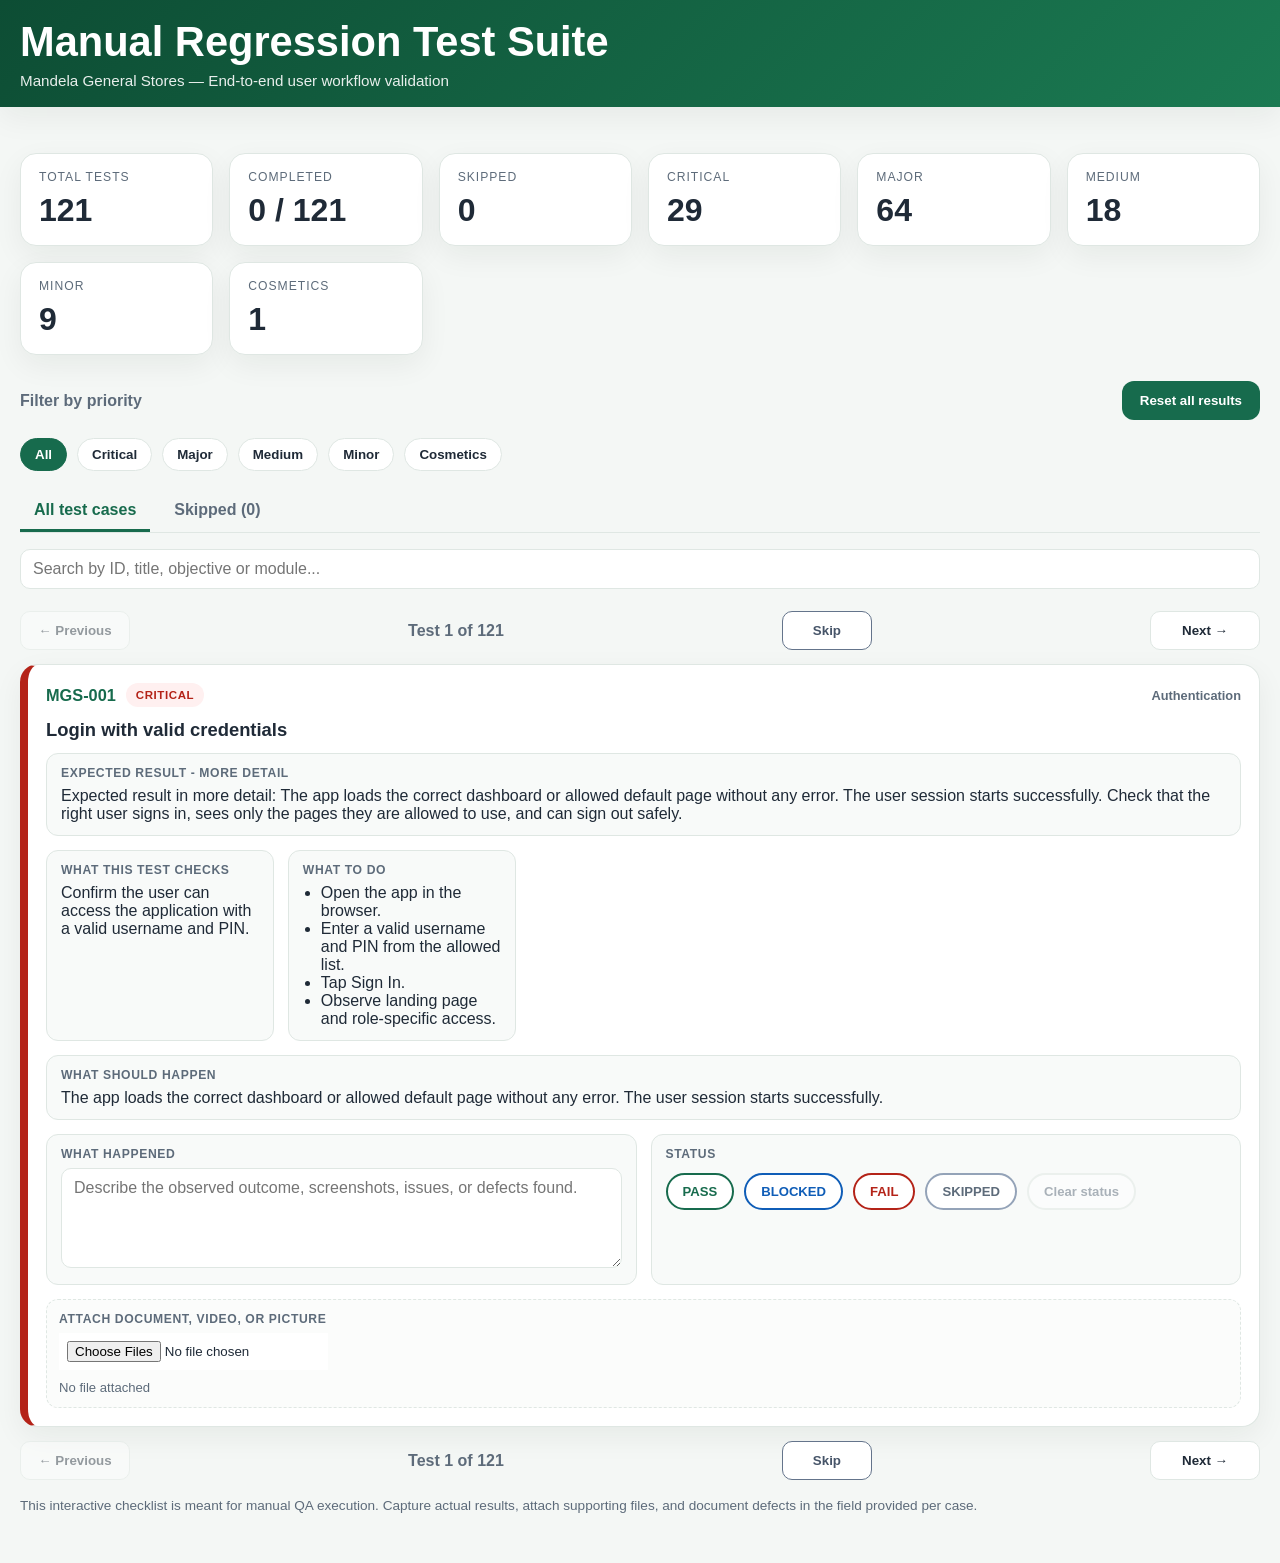
==== commit 147db220: "Fix quick-sale details and validation Co-authored-by: Copilot <223556219+Copilot@users.noreply.githu" ====
--- a/manual-regression-tests.html
+++ b/manual-regression-tests.html
@@ -724,11 +724,11 @@
           priority: "major",
           objective: "Check that sale editing is consistent and does not corrupt totals.",
           steps: [
-            "Capture a sale.",
+            "Capture a sale, including one linked to an item with a buy price of zero.",
             "Open the sales history.",
-            "Edit the sale quantity or price."
-          ],
-          expected: "The updated sale reflects new values, and totals reconcile correctly."
+            "Edit the sale quantity, price, or payment method."
+          ],
+          expected: "The zero-cost sale can be edited; the updated sale reflects new values, and totals reconcile correctly."
         },
         {
           id: "MGS-024",
@@ -1299,7 +1299,7 @@
           module: "Sales",
           priority: "major",
           objective: "Verify direct quantity entry accepts valid quantities and rejects invalid or excessive values.",
-          steps: ["Open a sell form for an item with sufficient stock.", "Enter a valid quantity directly.", "Try zero, negative, fractional where unsupported, and above-stock quantities."],
+          steps: ["Open a sell form for an item with sufficient stock and a Record Only item.", "Enter a valid quantity directly.", "Try zero, negative, fractional, greater than 999,999, and above-stock quantities."],
           expected: "Valid values are accepted; invalid quantities are rejected before recording or deducting stock."
         },
         {
@@ -1308,8 +1308,8 @@
           module: "Sales",
           priority: "major",
           objective: "Check permitted price changes are reflected consistently in the sale and profit.",
-          steps: ["Open a sell form for an item.", "Enter a permitted alternate price.", "Review the displayed price and profit, then complete a test sale."],
-          expected: "The saved sale uses the confirmed price and its revenue and profit calculations use that price."
+          steps: ["Open a sell form for an item with a zero buy price, and another without a recorded buy price.", "For the latter, try a negative buy price, then 0; enter a permitted alternate price with cents, then try a zero or negative actual price.", "Review the displayed price and profit, then complete a test sale with valid values."],
+          expected: "Zero buy cost and valid decimal prices are accepted; negative buy prices and explicit zero/negative actual sale prices are rejected rather than silently replaced by defaults; saved totals use the confirmed price."
         },
         {
           id: "MGS-079",
@@ -1326,8 +1326,8 @@
           module: "Sales / Wishlist",
           priority: "major",
           objective: "Verify the unified Sell search creates an incomplete inventory item and its linked sale and restock monitor row atomically.",
-          steps: ["Open Sell and search for a name that is not in inventory.", "Choose the new-item action, enter quantity, sale price, payment method, and leave buy price, code, or category empty.", "Submit once, then inspect the sale, inventory list, and restock monitor."],
-          expected: "One linked sale, one quantity-zero Incomplete inventory item, and one needs-restock monitor row are saved; unknown buy cost remains unavailable."
+          steps: ["Open Sell and search for a name that is not in inventory.", "Choose the new-item action, enter quantity and sale price, leave buy price at 0, select a category, then submit once.", "Repeat with the explicit Buy price is unknown option, then inspect each sale, inventory item, and restock monitor row."],
+          expected: "Each sale links to one inventory item and one needs-restock monitor row; selected category is saved; known zero cost remains 0 while the explicit unknown choice saves a null cost and unavailable profit."
         },
         {
           id: "MGS-081",
@@ -1688,6 +1688,15 @@
           objective: "Review core flows for keyboard focus visibility and usable touch targets.",
           steps: ["Navigate login, inventory search, item forms, and status controls using Tab and Enter.", "Repeat on a narrow touch viewport.", "Check dialogs can be dismissed and focus remains understandable."],
           expected: "Interactive controls can be reached and used, focus is visible, and mobile controls remain readable and operable."
+        },
+        {
+          id: "MGS-121",
+          title: "Sell search matches stock-list fields",
+          module: "Sales / Inventory",
+          priority: "major",
+          objective: "Keep Sales dropdown matches consistent with stock-list matching for item type, category, and size or variant.",
+          steps: ["Prepare inventory items with distinct types, categories, and size/variant values.", "In Sell, search using a type, category, and size/variant that are not part of the item name or code.", "Compare the filtered stock list with dropdown results and select each matching item."],
+          expected: "Every item matched by the stock-list search also appears in Sell dropdown results; no matching item is offered as not in inventory."
         }
       ];
 
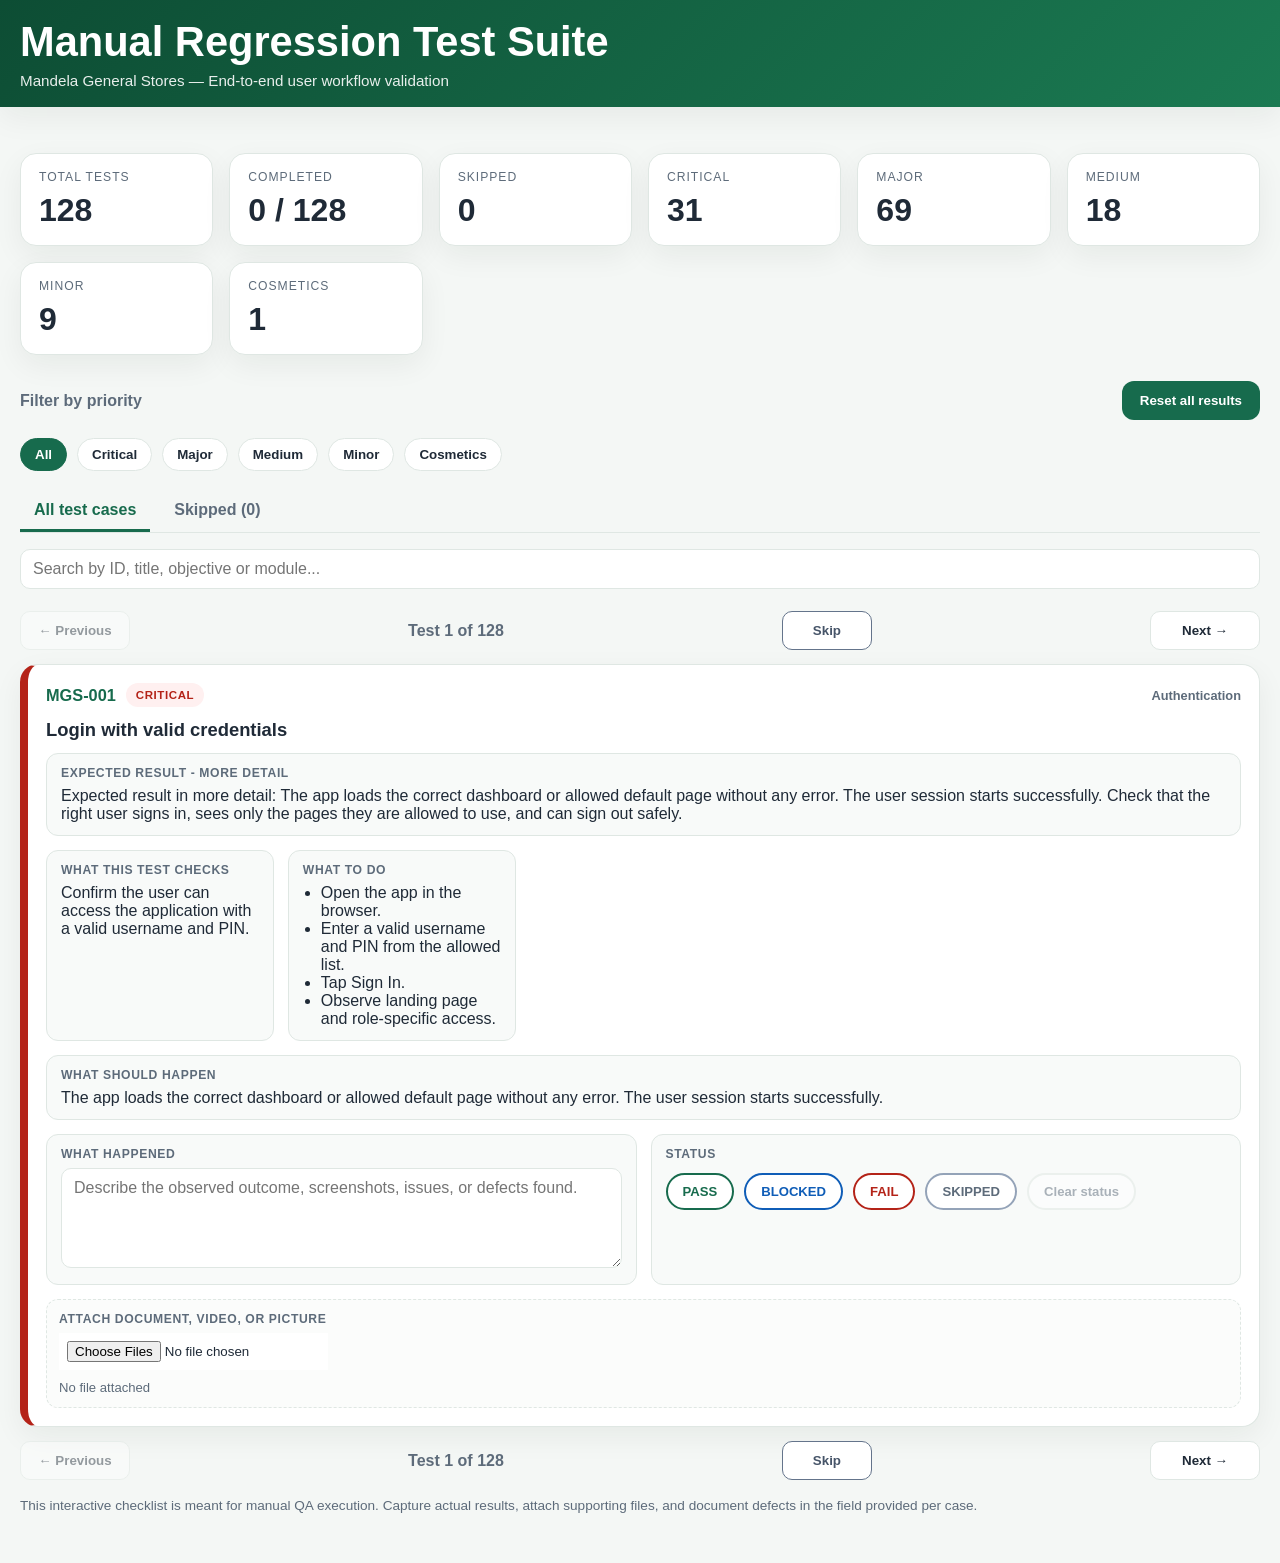
==== commit 51f31e80: "good one" ====
--- a/manual-regression-tests.html
+++ b/manual-regression-tests.html
@@ -1331,12 +1331,12 @@
         },
         {
           id: "MGS-081",
-          title: "Check payment method on a sale",
+          title: "Verify sales entry is cash-only",
           module: "Sales",
           priority: "medium",
-          objective: "Ensure each supported payment method is saved with the sale.",
-          steps: ["Record separate test sales using available payment methods.", "Review each transaction in sales history."],
-          expected: "Each sale displays the payment method selected at checkout."
+          objective: "Keep sale entry aligned with the cash-only workflow.",
+          steps: ["Record a standard sale and a missing-item quick sale.", "Review each transaction in sales history."],
+          expected: "Both entry flows save Cash without displaying an unused payment selector; legacy sale payment details remain readable."
         },
         {
           id: "MGS-082",
@@ -1695,8 +1695,71 @@
           module: "Sales / Inventory",
           priority: "major",
           objective: "Keep Sales dropdown matches consistent with stock-list matching for item type, category, and size or variant.",
-          steps: ["Prepare inventory items with distinct types, categories, and size/variant values.", "In Sell, search using a type, category, and size/variant that are not part of the item name or code.", "Compare the filtered stock list with dropdown results and select each matching item."],
+          steps: ["Prepare inventory items with distinct types, categories, variants, and footwear size records that are absent from the parent item name/code.", "In Sell, search using each value.", "Compare the filtered stock list with dropdown results and select each matching item."],
           expected: "Every item matched by the stock-list search also appears in Sell dropdown results; no matching item is offered as not in inventory."
+        },
+        {
+          id: "MGS-122",
+          title: "Repeat sale edits without overwriting stock movements",
+          module: "Sales / Inventory",
+          priority: "critical",
+          objective: "Ensure every committed quantity edit has one distinct, stable stock movement.",
+          steps: ["In Development, note an item's derived quantity and the sale's movement records.", "Edit the same sale quantity twice, saving after each edit.", "Reopen the item and compare the ledger-derived quantity with the expected stock."],
+          expected: "Both edits remain represented by distinct movement IDs; ledger-derived stock equals opening stock minus the final sale quantity."
+        },
+        {
+          id: "MGS-123",
+          title: "Edit an unlinked off-stock sale offline",
+          module: "Sales / Sync",
+          priority: "major",
+          objective: "Verify edits to unlinked sales update both local data and the durable sync outbox.",
+          steps: ["In Development, create a quick sale for a missing item, then disconnect the network.", "Edit its quantity or price and save.", "Inspect the sale monitor row and queued sales/wishlist changes, then reconnect and sync."],
+          expected: "The edit saves locally, the monitor quantity and estimated cost match the edited sale, sync operations remain queued offline, and cloud values update after reconnect."
+        },
+        {
+          id: "MGS-124",
+          title: "Void a sale exactly once",
+          module: "Sales / Inventory",
+          priority: "critical",
+          objective: "Keep sale deletion, stock restoration, ledger movement, finance cleanup, monitor cleanup, and sync queue consistent.",
+          steps: ["In Development, record a tracked item sale and note stock, ledger, finance, and monitor records.", "Void the sale while offline.", "Check the local sale, restored quantity, ledger move, and queued tombstones; attempt to open/void the same sale again."],
+          expected: "The local void is atomic, stock is restored once, related rows are removed, sync tombstones are queued, and retrying cannot restore stock a second time."
+        },
+        {
+          id: "MGS-125",
+          title: "Display legacy prices and quantities consistently",
+          module: "Sales / History",
+          priority: "major",
+          objective: "Verify aliases and absent legacy fields use the same normalized values across history, details, and exports.",
+          steps: ["In a disposable Development database, prepare sales using legacy priceUsed/buy aliases, absent quantity, explicit zero quantity, and unknown cost.", "Compare period totals, table rows, sale details, and CSV export."],
+          expected: "Legacy price aliases are included, missing quantity uses the documented legacy default of one, explicit zero remains zero, and unknown cost/profit display as unavailable."
+        },
+        {
+          id: "MGS-126",
+          title: "Use Nairobi business dates consistently",
+          module: "Sales / Dashboard",
+          priority: "major",
+          objective: "Check timestamp-only sales and dashboard date labels at UTC/Nairobi day boundaries.",
+          steps: ["In Development, prepare timestamp-only sales on either side of Nairobi midnight and near UTC midnight.", "Review sales history filters and the dashboard's seven-day sparkline."],
+          expected: "Timestamp-only records, today highlighting, weekday labels, and history filters all use Africa/Nairobi calendar dates."
+        },
+        {
+          id: "MGS-127",
+          title: "Complete a sale without waiting for view refresh",
+          module: "Sales / Performance",
+          priority: "major",
+          objective: "Ensure sale confirmation reports the committed sale promptly when inventory/history refresh work is large.",
+          steps: ["In Development, populate a large catalogue and stock-movement ledger.", "Complete a standard sale and a quick sale.", "Observe the saving indicator and success screen while background views refresh."],
+          expected: "The atomic save resolves, saving state clears, and success is shown before slower dashboard/list/history refresh completes; refresh failures clearly report that the sale itself was saved."
+        },
+        {
+          id: "MGS-128",
+          title: "Neutralize spreadsheet formulas in CSV",
+          module: "Sales / Export",
+          priority: "major",
+          objective: "Prevent user-controlled text cells from executing spreadsheet formulas when opened.",
+          steps: ["In Development, create an item name and code starting with =, +, -, or @.", "Export sales to CSV and inspect the affected cells in a text editor and spreadsheet."],
+          expected: "Formula-leading text is prefixed safely while CSV quoting and embedded quote handling remain valid."
         }
       ];
 
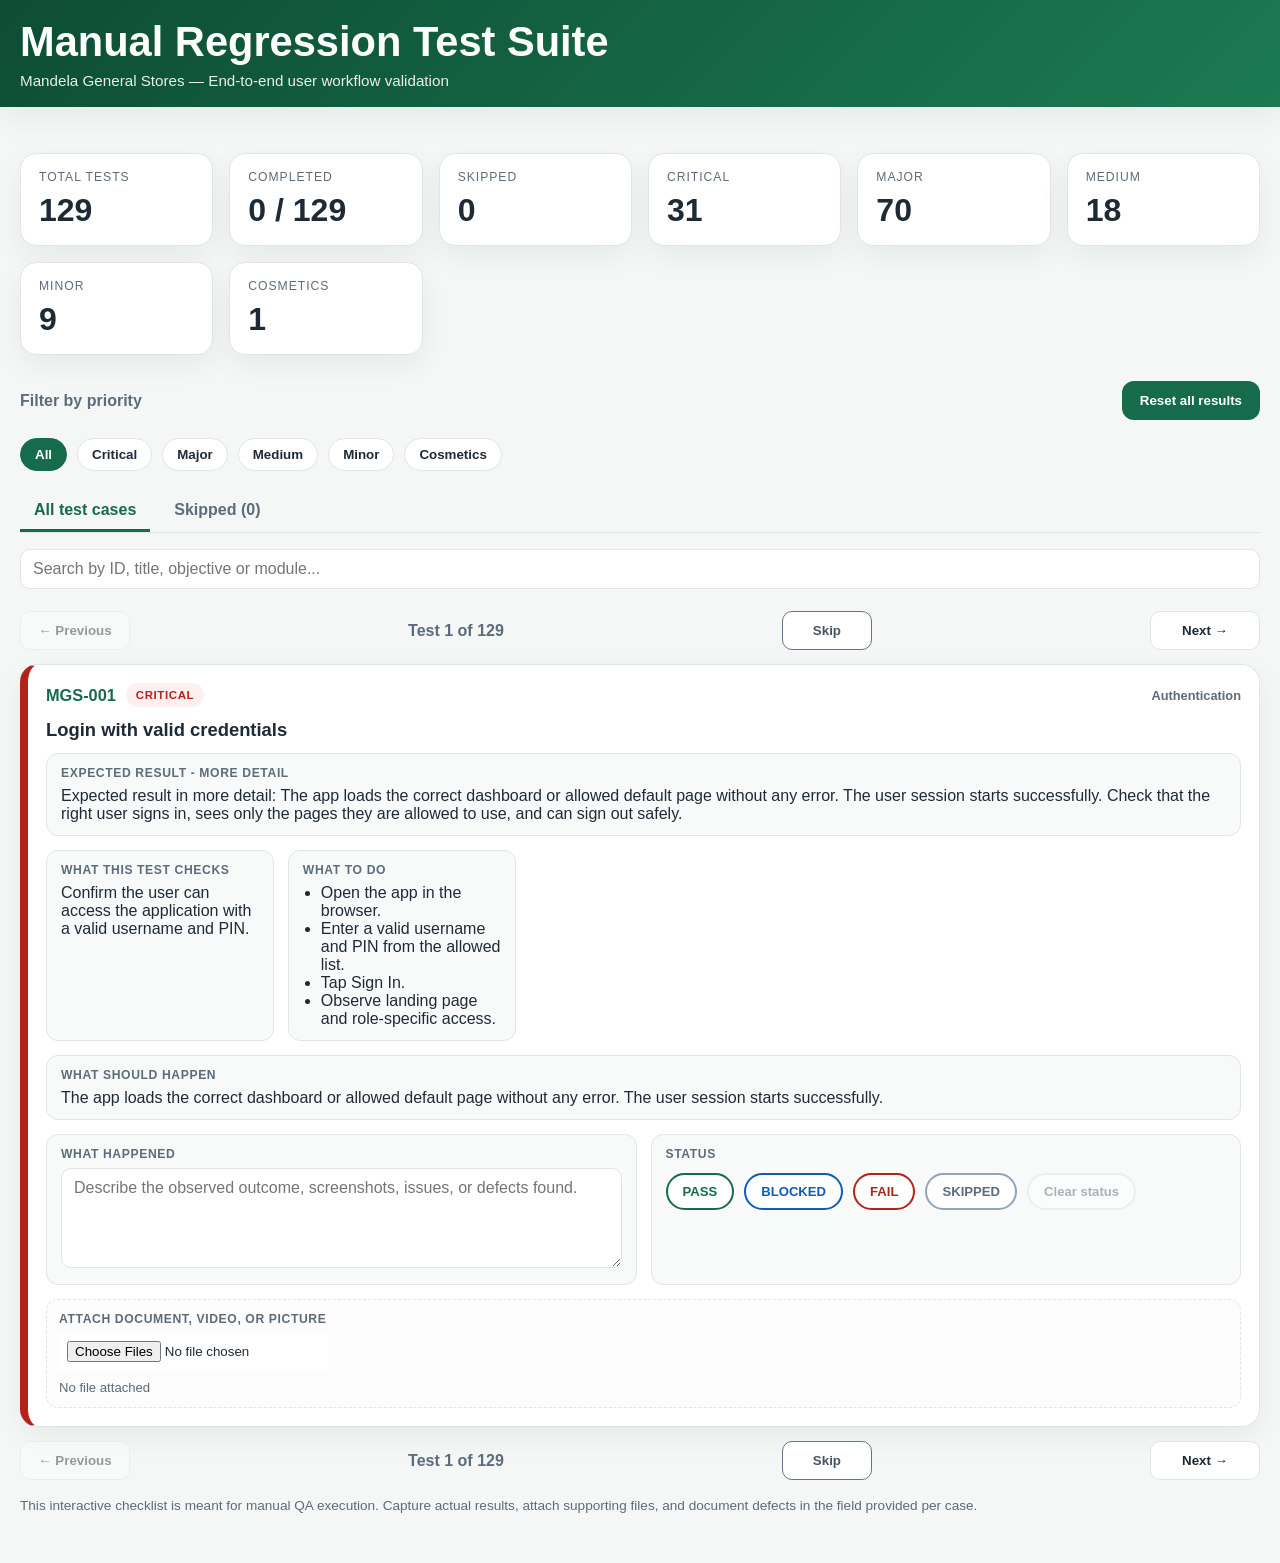
==== commit 94109dd6: "Improve sales history filters and table layout Co-authored-by: Copilot <223556219+Copilot@users.nore" ====
--- a/manual-regression-tests.html
+++ b/manual-regression-tests.html
@@ -1760,6 +1760,15 @@
           objective: "Prevent user-controlled text cells from executing spreadsheet formulas when opened.",
           steps: ["In Development, create an item name and code starting with =, +, -, or @.", "Export sales to CSV and inspect the affected cells in a text editor and spreadsheet."],
           expected: "Formula-leading text is prefixed safely while CSV quoting and embedded quote handling remain valid."
+        },
+        {
+          id: "MGS-129",
+          title: "Filter sales history and read full record values",
+          module: "Sales / History",
+          priority: "major",
+          objective: "Verify date filters return the matching sales and table content is not clipped on narrow screens.",
+          steps: ["In Development, prepare sales across today, yesterday, this week, last week, this month, and last month.", "Try each period filter and a valid custom range; also test an incomplete and reversed custom range.", "Open daily and individual-record views at a narrow viewport, then horizontally scroll the record tables."],
+          expected: "Each period shows only sales within its Nairobi business-date range; invalid custom ranges explain what needs correction; long item names and numeric values remain readable without changing font sizes."
         }
       ];
 
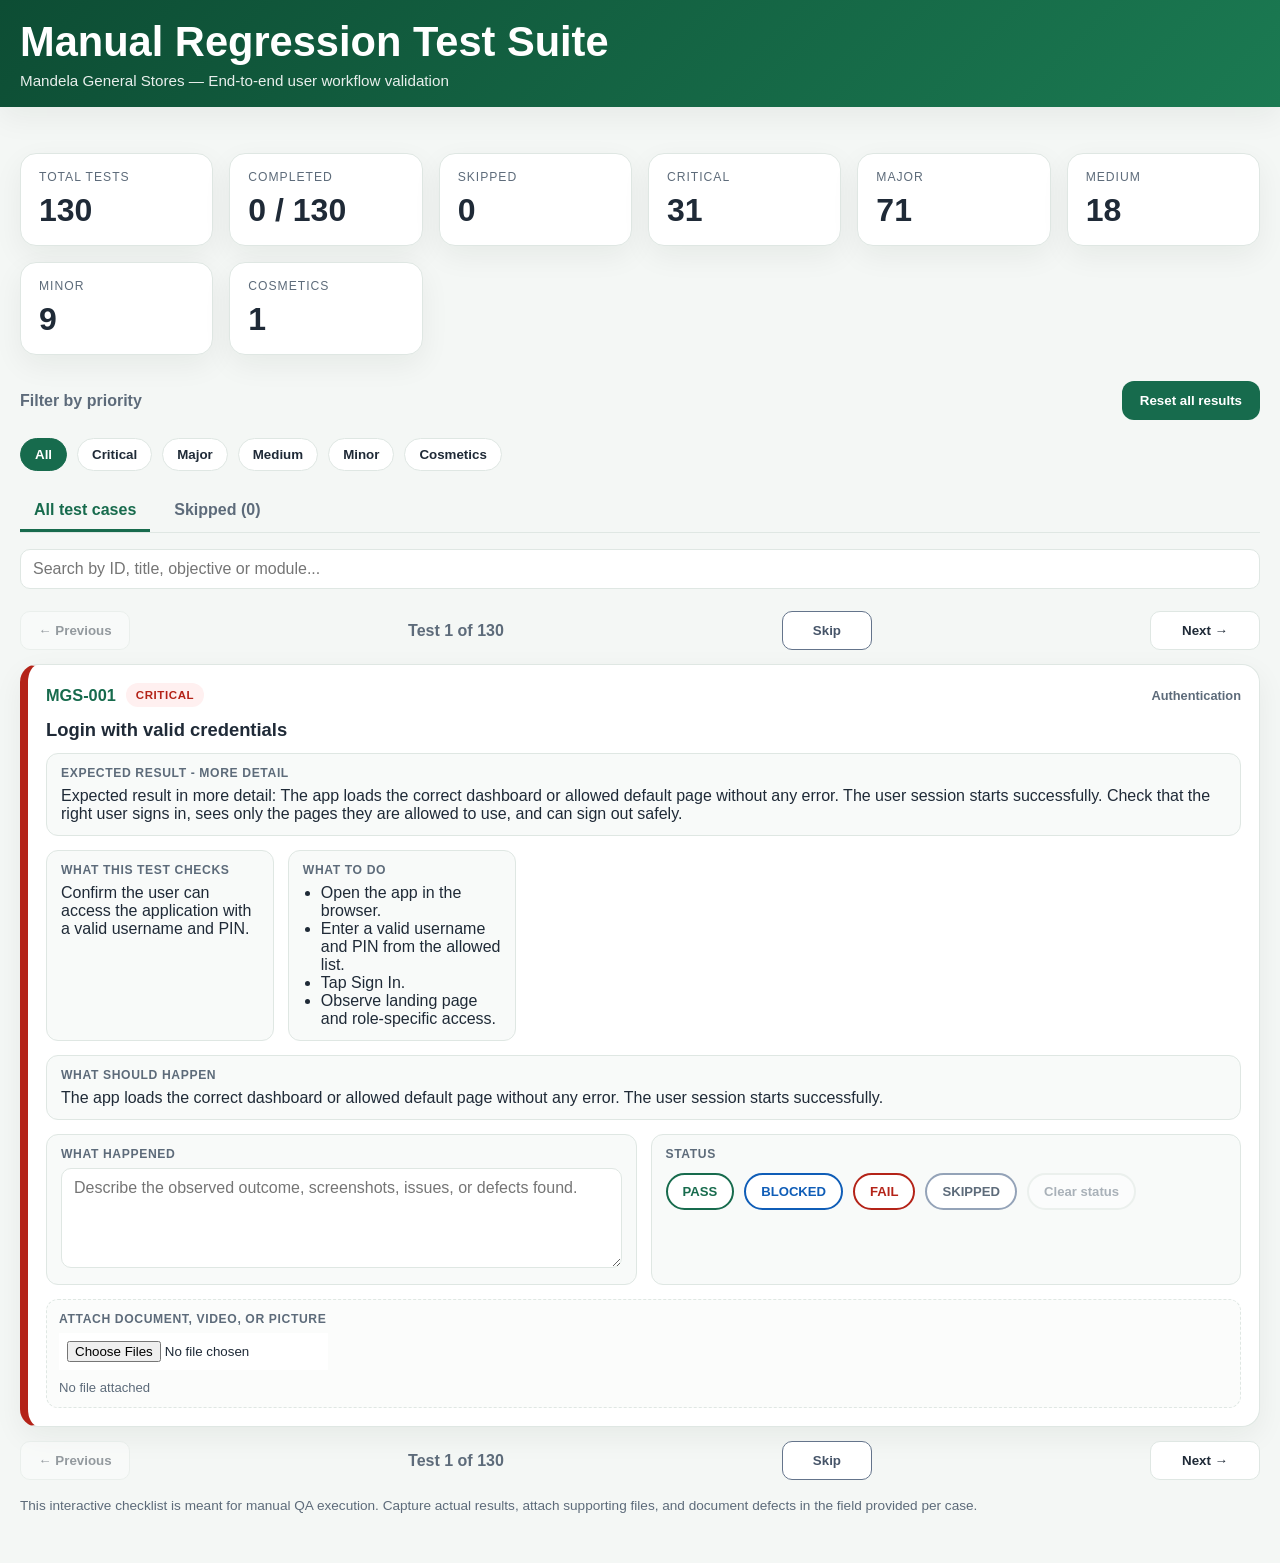
==== commit f8f428ad: "FIX 1" ====
--- a/manual-regression-tests.html
+++ b/manual-regression-tests.html
@@ -1127,8 +1127,8 @@
           title: "Search stock and clear all filters",
           module: "Inventory",
           priority: "medium",
-          objective: "Check combined text search, category and shoe-size filters, and clear behavior.",
-          steps: ["Search by partial name and code.", "Apply a category and, for footwear, a size-group filter.", "Clear the search and filters."],
+          objective: "Check combined text search, category filters, and clear behavior.",
+          steps: ["Search by partial name and code.", "Apply a category filter.", "Clear the search and filters."],
           expected: "Results match all active filters; clearing them restores the full list without stale chips or hidden items."
         },
         {
@@ -1142,12 +1142,12 @@
         },
         {
           id: "MGS-060",
-          title: "Set up shared-price footwear sizes",
-          module: "Inventory",
-          priority: "major",
-          objective: "Verify shared footwear pricing and size quantities save correctly.",
-          steps: ["Choose shared shoe pricing.", "Enter common prices and quantities for several sizes.", "Save and inspect the parent item and size rows."],
-          expected: "Each selected size is saved with the intended shared prices and its correct quantity."
+          title: "Select footwear sizes and enter stock details",
+          module: "Inventory",
+          priority: "major",
+          objective: "Verify the footwear form generates sizes after category selection and reveals stock entry after size selection.",
+          steps: ["Open the add-item form and select a footwear category; verify minimum and maximum both default to 0 and the size picker is hidden.", "Enter a minimum greater than the maximum and generate; verify no picker appears. Then enter a valid range and click Generate sizes.", "Select multiple size buttons and confirm quantity and pricing fields appear; enter stock and prices, then save."],
+          expected: "Invalid ranges are rejected; maximum size may equal or exceed minimum size. Only sizes in the generated range appear, the picker stays hidden until generation, stock entry follows size selection, and each selected size saves with the intended quantity and prices."
         },
         {
           id: "MGS-061",
@@ -1160,12 +1160,12 @@
         },
         {
           id: "MGS-062",
-          title: "Footwear size totals and size-group filters",
-          module: "Inventory",
-          priority: "major",
-          objective: "Validate shoe stock totals and child, teen, and adult size-group filtering.",
-          steps: ["Create or use footwear with quantities in sizes spanning multiple groups.", "Check the parent total.", "Apply each size-group filter and compare the sizes shown."],
-          expected: "Totals equal the sum of size quantities, and each size appears only in the correct group."
+          title: "Footwear size totals and generated ranges",
+          module: "Inventory",
+          priority: "major",
+          objective: "Validate generated shoe-size ranges and footwear stock totals.",
+          steps: ["Select a footwear category and generate a range with distinct minimum and maximum values.", "Check that every integer in the generated range appears, with no sizes outside it.", "Create or use footwear with quantities in multiple sizes and check the parent total."],
+          expected: "The picker contains each generated size exactly once and footwear totals equal the sum of size quantities."
         },
         {
           id: "MGS-063",
@@ -1727,21 +1727,21 @@
         },
         {
           id: "MGS-125",
-          title: "Display legacy prices and quantities consistently",
+          title: "Display the actual sale price and legacy quantities",
           module: "Sales / History",
           priority: "major",
-          objective: "Verify aliases and absent legacy fields use the same normalized values across history, details, and exports.",
-          steps: ["In a disposable Development database, prepare sales using legacy priceUsed/buy aliases, absent quantity, explicit zero quantity, and unknown cost.", "Compare period totals, table rows, sale details, and CSV export."],
-          expected: "Legacy price aliases are included, missing quantity uses the documented legacy default of one, explicit zero remains zero, and unknown cost/profit display as unavailable."
+          objective: "Verify history uses the transaction price rather than the catalogue price and legacy fields remain consistent.",
+          steps: ["In a disposable Development database, prepare a sale with different priceUsed and sellPrice values, plus sales using legacy price aliases, absent quantity, explicit zero quantity, and unknown cost.", "Compare period totals, table rows, sale details, and CSV export."],
+          expected: "The transaction-specific actualPrice or priceUsed is shown ahead of the catalogue sellPrice; missing quantity uses the documented legacy default of one, explicit zero remains zero, and unknown cost/profit display as unavailable."
         },
         {
           id: "MGS-126",
           title: "Use Nairobi business dates consistently",
           module: "Sales / Dashboard",
           priority: "major",
-          objective: "Check timestamp-only sales and dashboard date labels at UTC/Nairobi day boundaries.",
-          steps: ["In Development, prepare timestamp-only sales on either side of Nairobi midnight and near UTC midnight.", "Review sales history filters and the dashboard's seven-day sparkline."],
-          expected: "Timestamp-only records, today highlighting, weekday labels, and history filters all use Africa/Nairobi calendar dates."
+          objective: "Check timestamp-only sales and dashboard date ranges at Nairobi day and month boundaries.",
+          steps: ["In Development, prepare sales on either side of Nairobi midnight and around the first and last day of a month, including records without businessDate.", "Review the dashboard's today, week, and month filters and compare them with sales history."],
+          expected: "Dashboard and history use the same Africa/Nairobi business date; the current month starts on day one, the previous month ends on its actual last day, and no neighboring-month sales are included."
         },
         {
           id: "MGS-127",
@@ -1769,6 +1769,15 @@
           objective: "Verify date filters return the matching sales and table content is not clipped on narrow screens.",
           steps: ["In Development, prepare sales across today, yesterday, this week, last week, this month, and last month.", "Try each period filter and a valid custom range; also test an incomplete and reversed custom range.", "Open daily and individual-record views at a narrow viewport, then horizontally scroll the record tables."],
           expected: "Each period shows only sales within its Nairobi business-date range; invalid custom ranges explain what needs correction; long item names and numeric values remain readable without changing font sizes."
+        },
+        {
+          id: "MGS-130",
+          title: "Preserve sale description when stock is added later",
+          module: "Sales / History",
+          priority: "major",
+          objective: "Ensure linking an earlier off-stock sale to a newly created inventory item does not rewrite its historical description.",
+          steps: ["In Development, record an off-stock sale with a distinct item name and code.", "Later, add an inventory item with the same code but a different name or category.", "Open the earlier sale in history and inspect its displayed name and category."],
+          expected: "The earlier sale keeps the item name and category recorded at sale time; only its inventory link is backfilled."
         }
       ];
 
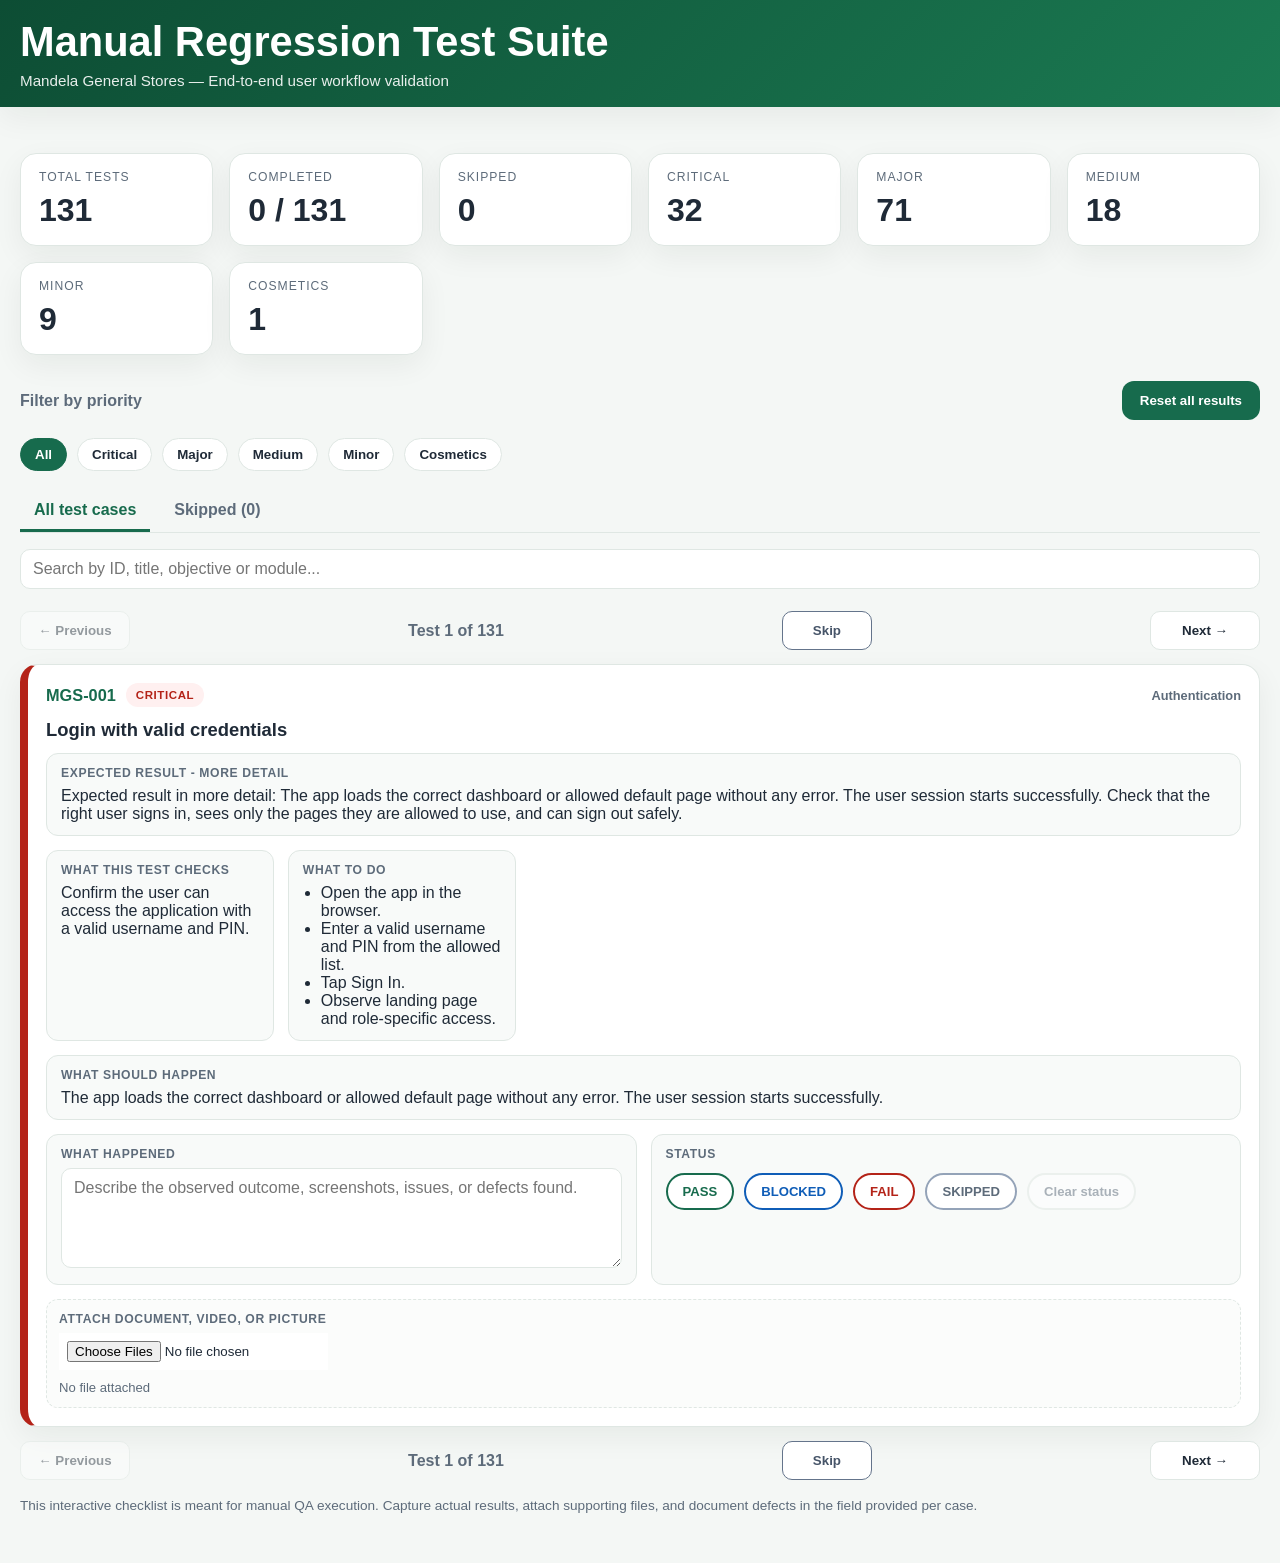
==== commit 38501bcc: "Prevent sale loss during sync identity repair Preserve every local sale when Firestore IDs collide, " ====
--- a/manual-regression-tests.html
+++ b/manual-regression-tests.html
@@ -1778,6 +1778,15 @@
           objective: "Ensure linking an earlier off-stock sale to a newly created inventory item does not rewrite its historical description.",
           steps: ["In Development, record an off-stock sale with a distinct item name and code.", "Later, add an inventory item with the same code but a different name or category.", "Open the earlier sale in history and inspect its displayed name and category."],
           expected: "The earlier sale keeps the item name and category recorded at sale time; only its inventory link is backfilled."
+        },
+        {
+          id: "MGS-131",
+          title: "Preserve every sale when Firestore IDs collide",
+          module: "Sales / Sync",
+          priority: "critical",
+          objective: "Ensure sales with different timestamps remain distinct and no automatic cleanup deletes a transaction.",
+          steps: ["In Development, record two otherwise identical sales a short time apart.", "In the browser console, duplicate one sale record with the same fbId but a different timestamp, then run deduplicateSales().", "Sync and check all three transaction timestamps in sales history and the Firestore sales collection.", "Run deduplicateSales() again and confirm the repaired IDs remain stable."],
+          expected: "No sales record is removed. Each distinct timestamp has a distinct Firestore document ID, all transactions remain in history and cloud storage, and repeated cleanup does not create new IDs."
         }
       ];
 
